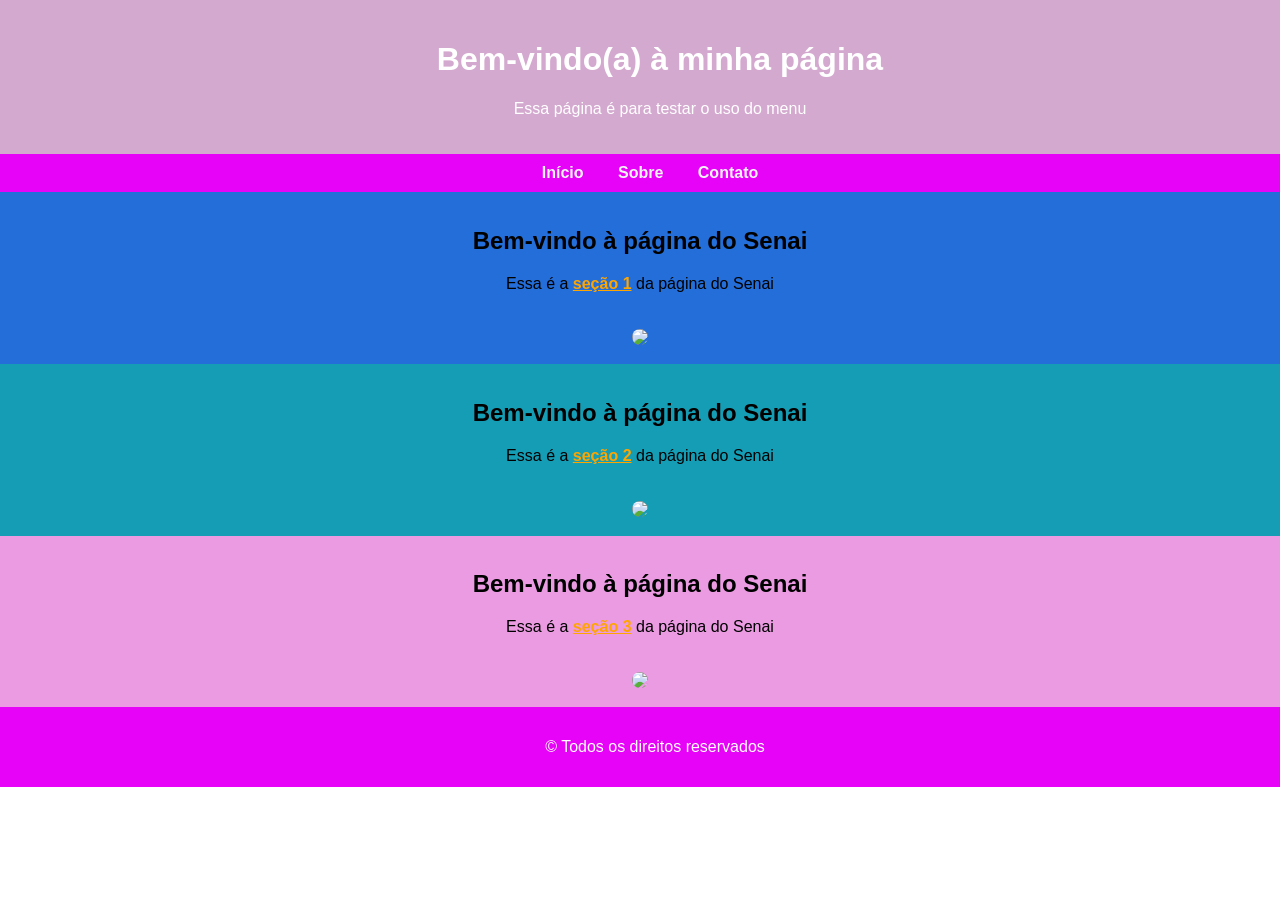
==== index.html @ 857ac239 "Criando uma Single Page com Menu e Sections" ====
<!DOCTYPE html>
<html lang="pt-br">
<head>
    <meta charset="UTF-8">
    <meta name="viewport" content="width=device-width, initial-scale=1.0">
    <title>Ana</title>
    <link rel="stylesheet" href="style.css">
</head>
<body>
    <header>
        <h1>Bem-vindo(a) à minha página</h1>
        <p>Essa página é para testar o uso do menu</p>
    </header>
    <nav>
        <ul>
            <li><a href="#">Início</a></li>
            <li><a href="#">Sobre</a></li>
            <li><a href="#">Contato</a></li>
        </ul>
    </nav>
    <main>
        <section class="section1">
            <h2>Bem-vindo à página do Senai</h2>
            <p>Essa é a <b>seção 1</b> da página do Senai</p>
            <img src="senai.jpg">
        </section>

         <section class="section2">
            <h2>Bem-vindo à página do Senai</h2>
            <p>Essa é a <b>seção 2</b> da página do Senai</p>
            <img src="senai.jpg">
        </section>

         <section class="section3">
            <h2>Bem-vindo à página do Senai</h2>
            <p>Essa é a <b>seção 3</b> da página do Senai</p>
            <img src="senai.jpg">
        </section>
    </main>
    <footer>
        <p>&copy; Todos os direitos reservados</p>
    </footer>
</body>
</html>
---- style.css ----
body{
    font-family: Arial, Helvetica, sans-serif;
    margin:0;
    padding: 0;
}

b{
    text-decoration: underline;
    color: orange;
}

b:hover{
    color: yellow;
    cursor: pointer;
}

header{
    background-color: #d4a9cf;
    color: white;
    padding: 20px;
    text-align:center;
    width: 100%;
}

nav{
    background-color: #e703f7;
    padding: 10px;
    text-align: center;
    width: 100%;

}
nav ul{
    list-style-type: none;
    padding: 0;
    margin: 0;
}
nav ul li{
  display:inline-block;
  margin: 0 15px;  
}

nav ul li a{
    color: #f3f4f8;
    text-decoration: none;
    font-weight: bold;

}
nav ul li a:hover{
    text-decoration: underline;
    font-size:x-large;

}
main{
    text-align: center;
    margin: 0;
    width: 100%;
}

main img{
    width: 80%;
    max-width: 600px;
    margin-top: 20px;
    border-radius: 10px;
}

footer{
    background-color: #e703f7;
    color: white;
    text-align: center;
    padding: 15px;
    position: relative;
    bottom: 0;
    width: 100%;
}

section{
    padding: 15px;
}

.section1{
    background-color: #236ed8;
    margin: 0;
}

.section2{
    background-color: #159db5;
}

.section3{
    background-color: #eb9be2;
}
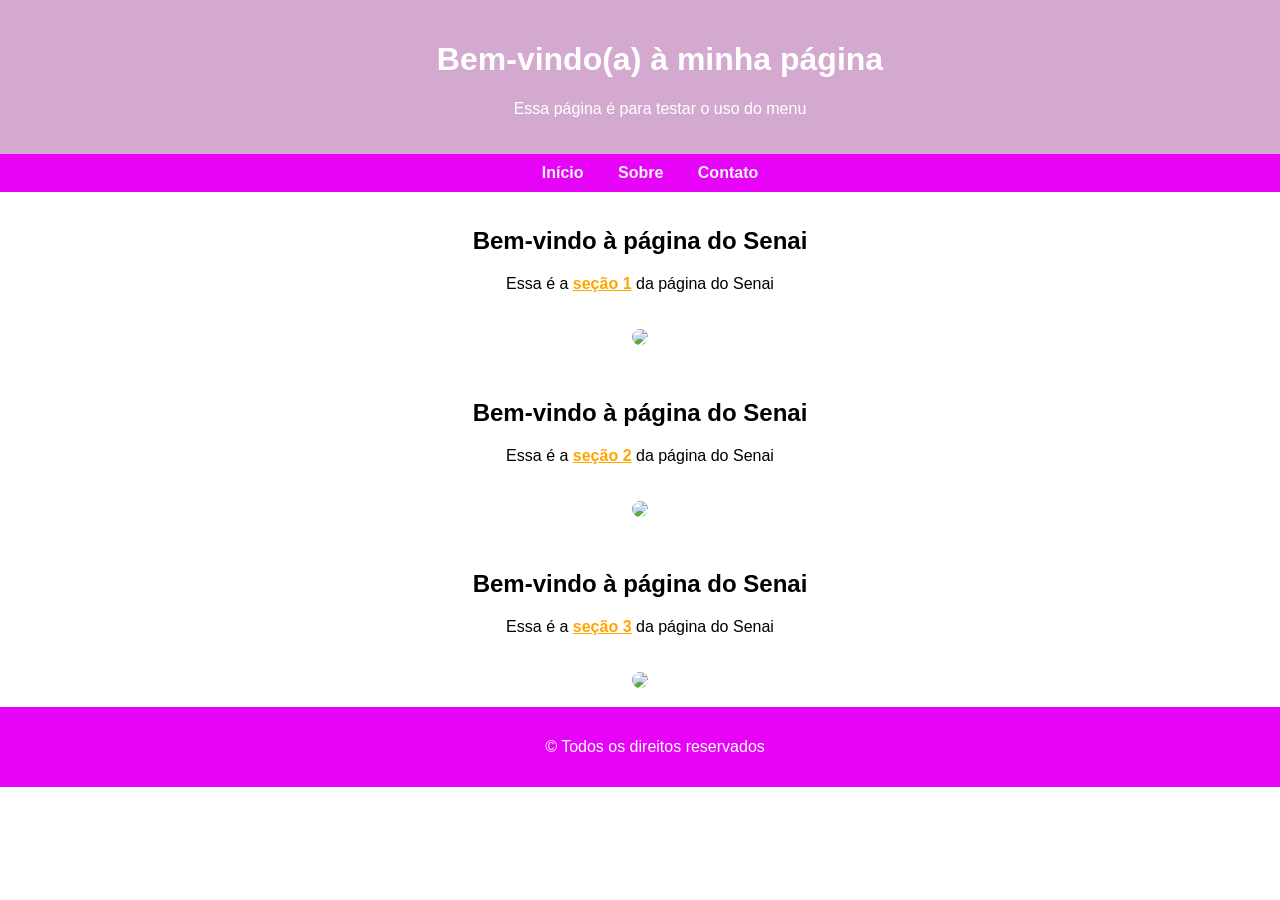
==== commit 4982f3c9: "Update index.html" ====
--- a/index.html
+++ b/index.html
@@ -13,25 +13,25 @@
     </header>
     <nav>
         <ul>
-            <li><a href="#">Início</a></li>
-            <li><a href="#">Sobre</a></li>
-            <li><a href="#">Contato</a></li>
+            <li><a href="#section1">Início</a></li>
+            <li><a href="#section2">Sobre</a></li>
+            <li><a href="#section3">Contato</a></li>
         </ul>
     </nav>
     <main>
-        <section class="section1">
+        <section id="section1">
             <h2>Bem-vindo à página do Senai</h2>
             <p>Essa é a <b>seção 1</b> da página do Senai</p>
             <img src="senai.jpg">
         </section>
 
-         <section class="section2">
+         <section id="section2">
             <h2>Bem-vindo à página do Senai</h2>
             <p>Essa é a <b>seção 2</b> da página do Senai</p>
             <img src="senai.jpg">
         </section>
 
-         <section class="section3">
+         <section id="section3">
             <h2>Bem-vindo à página do Senai</h2>
             <p>Essa é a <b>seção 3</b> da página do Senai</p>
             <img src="senai.jpg">
@@ -41,4 +41,4 @@
         <p>&copy; Todos os direitos reservados</p>
     </footer>
 </body>
-</html>+</html>
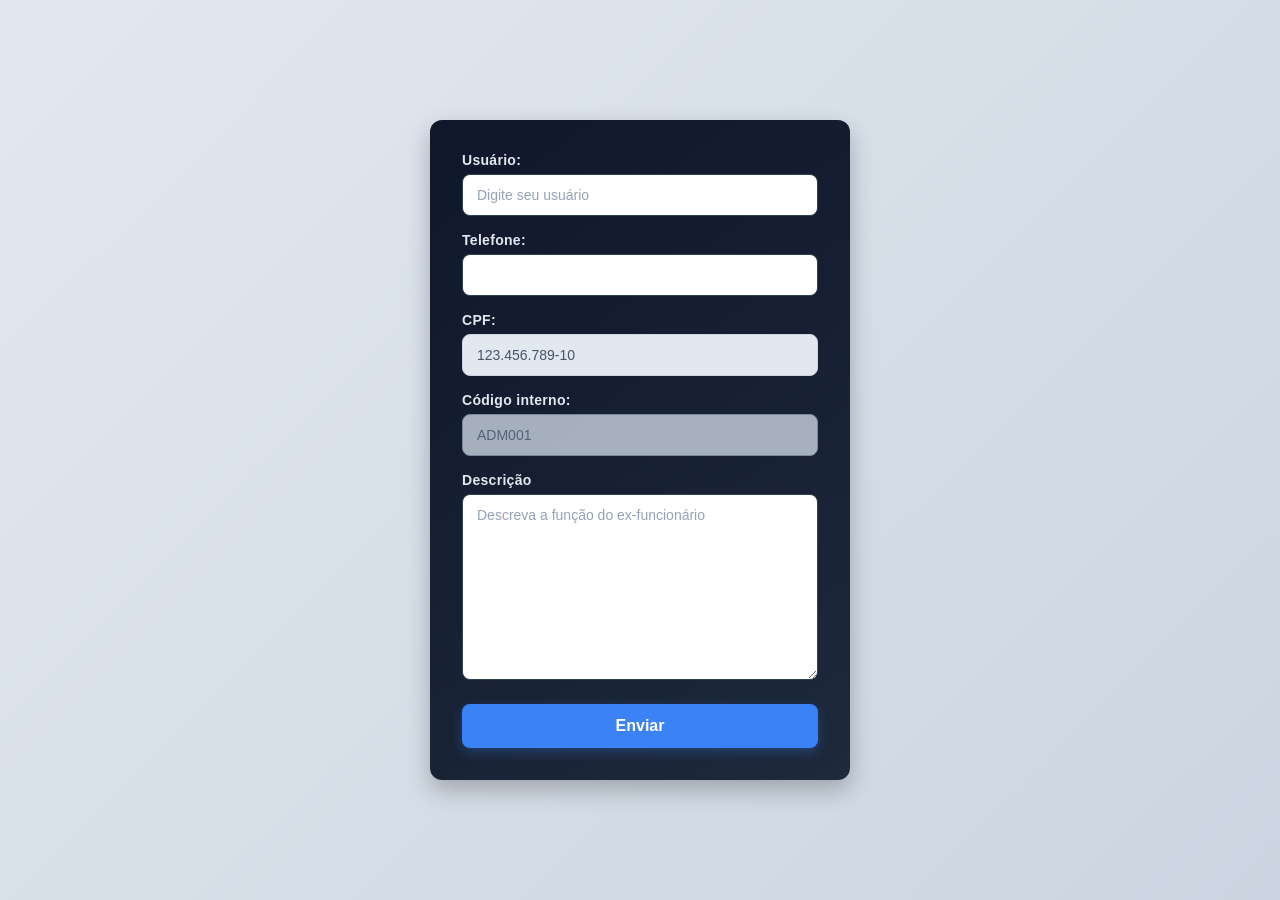
==== commit 6b7287d0: "Aula de formulários - uso de tags adicionais, atributos e início de regex" ====
--- a/index.html
+++ b/index.html
@@ -1,44 +1,45 @@
-<!DOCTYPE html>
-<html lang="pt-br">
-<head>
-    <meta charset="UTF-8">
-    <meta name="viewport" content="width=device-width, initial-scale=1.0">
-    <title>Ana</title>
-    <link rel="stylesheet" href="style.css">
-</head>
-<body>
-    <header>
-        <h1>Bem-vindo(a) à minha página</h1>
-        <p>Essa página é para testar o uso do menu</p>
-    </header>
-    <nav>
-        <ul>
-            <li><a href="#section1">Início</a></li>
-            <li><a href="#section2">Sobre</a></li>
-            <li><a href="#section3">Contato</a></li>
-        </ul>
-    </nav>
-    <main>
-        <section id="section1">
-            <h2>Bem-vindo à página do Senai</h2>
-            <p>Essa é a <b>seção 1</b> da página do Senai</p>
-            <img src="senai.jpg">
-        </section>
-
-         <section id="section2">
-            <h2>Bem-vindo à página do Senai</h2>
-            <p>Essa é a <b>seção 2</b> da página do Senai</p>
-            <img src="senai.jpg">
-        </section>
-
-         <section id="section3">
-            <h2>Bem-vindo à página do Senai</h2>
-            <p>Essa é a <b>seção 3</b> da página do Senai</p>
-            <img src="senai.jpg">
-        </section>
-    </main>
-    <footer>
-        <p>&copy; Todos os direitos reservados</p>
-    </footer>
-</body>
-</html>
+<!DOCTYPE html>
+<html lang="pt-br">
+<head>
+    <meta charset="UTF-8">
+    <meta name="viewport" content="width=device-width, initial-scale=1.0">
+    <title>Tags adicionais forms</title>
+    <link rel="stylesheet" href="style.css">
+</head>
+<body>
+    <form action="#" method="post">
+        <label for="usuario">Usuário:</label>
+        <input type="text" id="usuario"
+        placeholder="Digite seu usuário"
+        autocomplete="on">
+        <label for="telefone">Telefone:</label>
+        <input type="tel" id="telefone"
+        title="Seu telefone deve ter 11 dígitos"
+        pattern="^(\d{2}\)\S\d{4,5}-\d{4}$" required>
+        <!--\d: digito numérico
+        {}: quantidade de números ou letras
+        ^ : se refere ao que está no início
+        da expressão regular
+        $ : se refere ao que deve ficar no final
+        da expressão
+        \S : significa que não pode ter espaço
+        {,}: o valor deve estar entre
+        -->
+        <label for="cpf">CPF:</label>
+        <input type="text" id="cpf" name="cpf" 
+        value="123.456.789-10" readonly>
+        <!--readonly: dados inalterados (somente leitura)-->
+        <label for="codigo">Código interno:</label>
+        <input type="text" id="codigo" name="codigo" value="ADM001" 
+        disabled>
+        <!--disabled: campo desativado (não pode ser alterado
+        nem enviado)-->
+        <label for="descricao">Descrição</label>
+        <textarea id="descricao" name="descricao"
+        placeholder="Descreva a função do ex-funcionário"
+        rows="10" columns="20" maxlenght="100"></textarea>
+        <!--maxlenght: número máximo de caracteres-->
+        <button type="submit">Enviar</button>
+    </form>
+</body>
+</html>
--- a/style.css
+++ b/style.css
@@ -1,96 +1,125 @@
-body{
-    font-family: Arial, Helvetica, sans-serif;
-    margin:0;
-    padding: 0;
-}
-
-b{
-    text-decoration: underline;
-    color: orange;
-}
-
-b:hover{
-    color: yellow;
-    cursor: pointer;
-}
-
-header{
-    background-color: #d4a9cf;
-    color: white;
-    padding: 20px;
-    text-align:center;
-    width: 100%;
-}
-
-nav{
-    background-color: #e703f7;
-    padding: 10px;
-    text-align: center;
-    width: 100%;
-
-}
-nav ul{
-    list-style-type: none;
-    padding: 0;
-    margin: 0;
-}
-nav ul li{
-  display:inline-block;
-  margin: 0 15px;  
-}
-
-nav ul li a{
-    color: #f3f4f8;
-    text-decoration: none;
-    font-weight: bold;
-
-}
-nav ul li a:hover{
-    text-decoration: underline;
-    font-size:x-large;
-
-}
-main{
-    text-align: center;
-    margin: 0;
-    width: 100%;
-}
-
-main img{
-    width: 80%;
-    max-width: 600px;
-    margin-top: 20px;
-    border-radius: 10px;
-}
-
-footer{
-    background-color: #e703f7;
-    color: white;
-    text-align: center;
-    padding: 15px;
-    position: relative;
-    bottom: 0;
-    width: 100%;
-}
-
-section{
-    padding: 15px;
-}
-
-.section1{
-    background-color: #236ed8;
-    margin: 0;
-}
-
-.section2{
-    background-color: #159db5;
-}
-
-.section3{
-    background-color: #eb9be2;
-}
-
-
-
-
-
+/* Reset básico */
+* {
+    box-sizing: border-box;
+    margin: 0;
+    padding: 0;
+}
+
+/* Configurações gerais da página */
+body {
+    font-family: 'Segoe UI', Tahoma, Geneva, Verdana, sans-serif;
+    background: linear-gradient(135deg, #e2e8f0 0%, #cbd5e1 100%);
+    display: flex;
+    justify-content: center;
+    align-items: center;
+    min-height: 100vh;
+    padding: 20px;
+}
+
+/* Container do formulário em caixa alinhada */
+form {
+    background: linear-gradient(145deg, #0f172a, #1e293b);
+    color: #ffffff;
+    padding: 32px;
+    border-radius: 12px;
+    width: 100%;
+    max-width: 420px;
+    box-shadow: 0 10px 25px rgba(0, 0, 0, 0.25);
+    display: flex;
+    flex-direction: column; /* Alinha todos os elementos um em cima do outro */
+}
+
+/* Estilo dos rótulos (labels) */
+label {
+    font-weight: 600;
+    font-size: 14px;
+    color: #e2e8f0;
+    margin-top: 16px;
+    margin-bottom: 6px;
+    display: block;
+    letter-spacing: 0.3px;
+}
+
+/* O primeiro label não precisa de margem no topo */
+label:first-of-type {
+    margin-top: 0;
+}
+
+/* Estilo dos inputs e textarea (campos de digitação) */
+input[type="text"],
+input[type="tel"],
+textarea {
+    width: 100%;
+    padding: 12px 14px;
+    border: 1px solid #334155;
+    border-radius: 8px;
+    font-size: 14px;
+    font-family: inherit;
+    box-sizing: border-box;
+    display: block;
+    background-color: #ffffff;
+    color: #0f172a;
+    transition: all 0.2s ease-in-out;
+    outline: none;
+}
+
+/* Cor do texto do placeholder */
+input::placeholder,
+textarea::placeholder {
+    color: #94a3b8;
+}
+
+/* Destaque ao clicar no campo (foco) */
+input:focus,
+textarea:focus {
+    border-color: #3b82f6;
+    box-shadow: 0 0 0 3px rgba(59, 130, 246, 0.3);
+}
+
+/* Campo somente de leitura (readonly) */
+input[readonly] {
+    background-color: #e2e8f0;
+    color: #475569;
+    border-color: #cbd5e1;
+    cursor: default;
+}
+
+/* Campo desativado (disabled) */
+input[disabled] {
+    background-color: #cbd5e1;
+    color: #64748b;
+    border-color: #94a3b8;
+    cursor: not-allowed;
+    opacity: 0.8;
+}
+
+/* Ajuste da área de texto */
+textarea {
+    resize: vertical;
+    min-height: 90px;
+}
+
+/* Botão de envio */
+button[type="submit"] {
+    margin-top: 24px;
+    padding: 13px;
+    background-color: #3b82f6;
+    color: #ffffff;
+    border: none;
+    border-radius: 8px;
+    font-size: 16px;
+    font-weight: 600;
+    cursor: pointer;
+    transition: all 0.2s ease-in-out;
+    box-shadow: 0 4px 12px rgba(59, 130, 246, 0.3);
+}
+
+button[type="submit"]:hover {
+    background-color: #2563eb;
+    transform: translateY(-1px);
+    box-shadow: 0 6px 16px rgba(59, 130, 246, 0.4);
+}
+
+button[type="submit"]:active {
+    transform: translateY(0);
+}
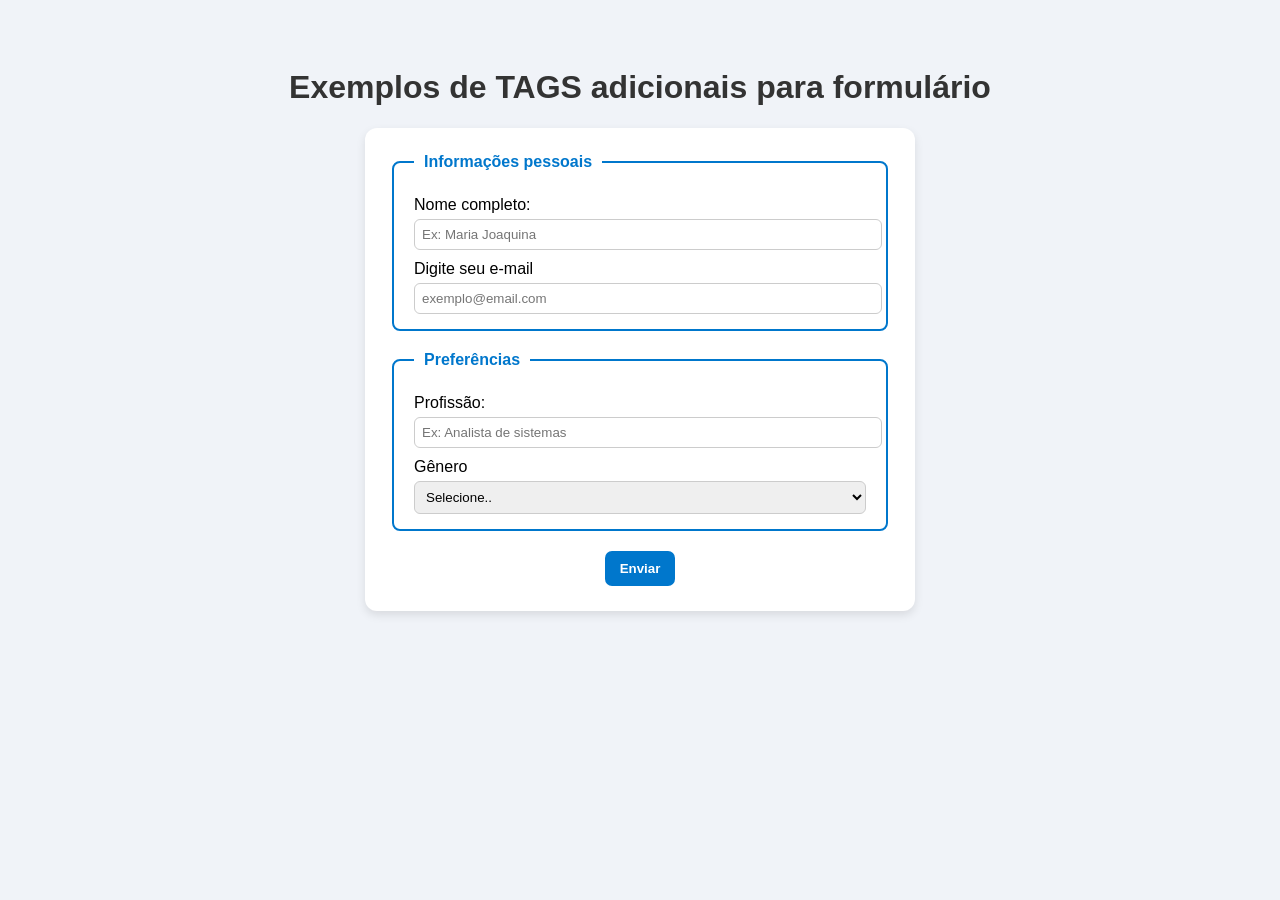
==== commit 2b808211: "aula sobre formulários com sessões" ====
--- a/index.html
+++ b/index.html
@@ -3,43 +3,51 @@
 <head>
     <meta charset="UTF-8">
     <meta name="viewport" content="width=device-width, initial-scale=1.0">
-    <title>Tags adicionais forms</title>
+    <title>Tags adicionais - form</title>
     <link rel="stylesheet" href="style.css">
 </head>
 <body>
+    <h1>Exemplos de TAGS adicionais para formulário</h1>
     <form action="#" method="post">
-        <label for="usuario">Usuário:</label>
-        <input type="text" id="usuario"
-        placeholder="Digite seu usuário"
-        autocomplete="on">
-        <label for="telefone">Telefone:</label>
-        <input type="tel" id="telefone"
-        title="Seu telefone deve ter 11 dígitos"
-        pattern="^(\d{2}\)\S\d{4,5}-\d{4}$" required>
-        <!--\d: digito numérico
-        {}: quantidade de números ou letras
-        ^ : se refere ao que está no início
-        da expressão regular
-        $ : se refere ao que deve ficar no final
-        da expressão
-        \S : significa que não pode ter espaço
-        {,}: o valor deve estar entre
-        -->
-        <label for="cpf">CPF:</label>
-        <input type="text" id="cpf" name="cpf" 
-        value="123.456.789-10" readonly>
-        <!--readonly: dados inalterados (somente leitura)-->
-        <label for="codigo">Código interno:</label>
-        <input type="text" id="codigo" name="codigo" value="ADM001" 
-        disabled>
-        <!--disabled: campo desativado (não pode ser alterado
-        nem enviado)-->
-        <label for="descricao">Descrição</label>
-        <textarea id="descricao" name="descricao"
-        placeholder="Descreva a função do ex-funcionário"
-        rows="10" columns="20" maxlenght="100"></textarea>
-        <!--maxlenght: número máximo de caracteres-->
+         <!--fiedset: agrupa campos relacionados dentro
+        do formulario para organização semântica-->
+        <fieldset>
+            <!--legend: Fornece um título ou
+            descrição para o grupo de campos dentro
+            do fieldset-->
+            <legend>Informações pessoais</legend>
+            <label for="nome">Nome completo:</label>
+            <input type="text" id="nome" name="nome"
+            placeholder="Ex: Maria Joaquina" required>
+            <label for="email">Digite seu e-mail</label>
+            <input type="email" id="email" name="email"
+            placeholder="exemplo@email.com" required>
+        </fieldset>
+        <fieldset>
+            <legend>Preferências</legend>
+            <label for="profissao">Profissão:</label>
+            <input list="profissoes" id="profissao" 
+            name="profissao" placeholder="Ex: Analista de sistemas"
+            required>
+            <datalist id="profissoes">
+            <!--datalist: lista opções e sugere
+            também conforme você digita (autocomplete)-->
+                <option value="Programador Front-End">
+                <option value="Programador Back-End">
+                <option value="Designer">
+                <option value="Analista de Banco de Dados">
+            </datalist>
+            <label for="genero">Gênero</label>
+            <select id="genero" name="genero">
+                <!--option: opções listadas-->
+                <option value="">Selecione..</option>
+                <option value="masculino">Masculino</option>
+                <option value="feminino">Feminino</option>
+                <option value="outro">Outro</option>
+            </select>
+        </fieldset>
         <button type="submit">Enviar</button>
+
     </form>
 </body>
 </html>
--- a/style.css
+++ b/style.css
@@ -1,125 +1,60 @@
-/* Reset básico */
-* {
-    box-sizing: border-box;
-    margin: 0;
-    padding: 0;
+body{
+    font-family:Arial, Helvetica, sans-serif;
+    background: #f0f3f8;
+    padding: 40px;
+}
+h1{
+    text-align: center;
+    color: #333;
+}
+form{
+    background: white;
+    padding: 25px;
+    border-radius: 12px;
+    max-width: 500px;
+    margin: 0 auto;
+    box-shadow: 0 4px 10px rgba(0,0,0,0.1);
+}
+fieldset{
+    border: 2px solid #0077cc;
+    border-radius: 8px;
+    padding: 15px 20px;
+    margin-bottom: 20px;
+}
+legend{
+    font-weight: bold;
+    color: #0077cc;
+    padding: 0 10px;
+}
+label{
+    display: block;
+    margin-top: 10px;
+    font-weight: normal;
+}
+input, select{
+    width: 100%;
+    padding: 7px;
+    margin-top: 5px;
+    border: 1px solid #ccc;
+    border-radius: 6px;
+}
+button{
+    display: block;
+    font-weight: bold;
+    margin: 20px auto 0;
+    background: #0077cc;
+    color: white;
+    border: none;
+    border-radius: 7px;
+    padding: 10px 15px;
+    cursor: pointer;
+}
+button:hover{
+    background: #3d8cc4;
 }
 
-/* Configurações gerais da página */
-body {
-    font-family: 'Segoe UI', Tahoma, Geneva, Verdana, sans-serif;
-    background: linear-gradient(135deg, #e2e8f0 0%, #cbd5e1 100%);
-    display: flex;
-    justify-content: center;
-    align-items: center;
-    min-height: 100vh;
-    padding: 20px;
-}
 
-/* Container do formulário em caixa alinhada */
-form {
-    background: linear-gradient(145deg, #0f172a, #1e293b);
-    color: #ffffff;
-    padding: 32px;
-    border-radius: 12px;
-    width: 100%;
-    max-width: 420px;
-    box-shadow: 0 10px 25px rgba(0, 0, 0, 0.25);
-    display: flex;
-    flex-direction: column; /* Alinha todos os elementos um em cima do outro */
-}
 
-/* Estilo dos rótulos (labels) */
-label {
-    font-weight: 600;
-    font-size: 14px;
-    color: #e2e8f0;
-    margin-top: 16px;
-    margin-bottom: 6px;
-    display: block;
-    letter-spacing: 0.3px;
-}
 
-/* O primeiro label não precisa de margem no topo */
-label:first-of-type {
-    margin-top: 0;
-}
 
-/* Estilo dos inputs e textarea (campos de digitação) */
-input[type="text"],
-input[type="tel"],
-textarea {
-    width: 100%;
-    padding: 12px 14px;
-    border: 1px solid #334155;
-    border-radius: 8px;
-    font-size: 14px;
-    font-family: inherit;
-    box-sizing: border-box;
-    display: block;
-    background-color: #ffffff;
-    color: #0f172a;
-    transition: all 0.2s ease-in-out;
-    outline: none;
-}
 
-/* Cor do texto do placeholder */
-input::placeholder,
-textarea::placeholder {
-    color: #94a3b8;
-}
-
-/* Destaque ao clicar no campo (foco) */
-input:focus,
-textarea:focus {
-    border-color: #3b82f6;
-    box-shadow: 0 0 0 3px rgba(59, 130, 246, 0.3);
-}
-
-/* Campo somente de leitura (readonly) */
-input[readonly] {
-    background-color: #e2e8f0;
-    color: #475569;
-    border-color: #cbd5e1;
-    cursor: default;
-}
-
-/* Campo desativado (disabled) */
-input[disabled] {
-    background-color: #cbd5e1;
-    color: #64748b;
-    border-color: #94a3b8;
-    cursor: not-allowed;
-    opacity: 0.8;
-}
-
-/* Ajuste da área de texto */
-textarea {
-    resize: vertical;
-    min-height: 90px;
-}
-
-/* Botão de envio */
-button[type="submit"] {
-    margin-top: 24px;
-    padding: 13px;
-    background-color: #3b82f6;
-    color: #ffffff;
-    border: none;
-    border-radius: 8px;
-    font-size: 16px;
-    font-weight: 600;
-    cursor: pointer;
-    transition: all 0.2s ease-in-out;
-    box-shadow: 0 4px 12px rgba(59, 130, 246, 0.3);
-}
-
-button[type="submit"]:hover {
-    background-color: #2563eb;
-    transform: translateY(-1px);
-    box-shadow: 0 6px 16px rgba(59, 130, 246, 0.4);
-}
-
-button[type="submit"]:active {
-    transform: translateY(0);
-}
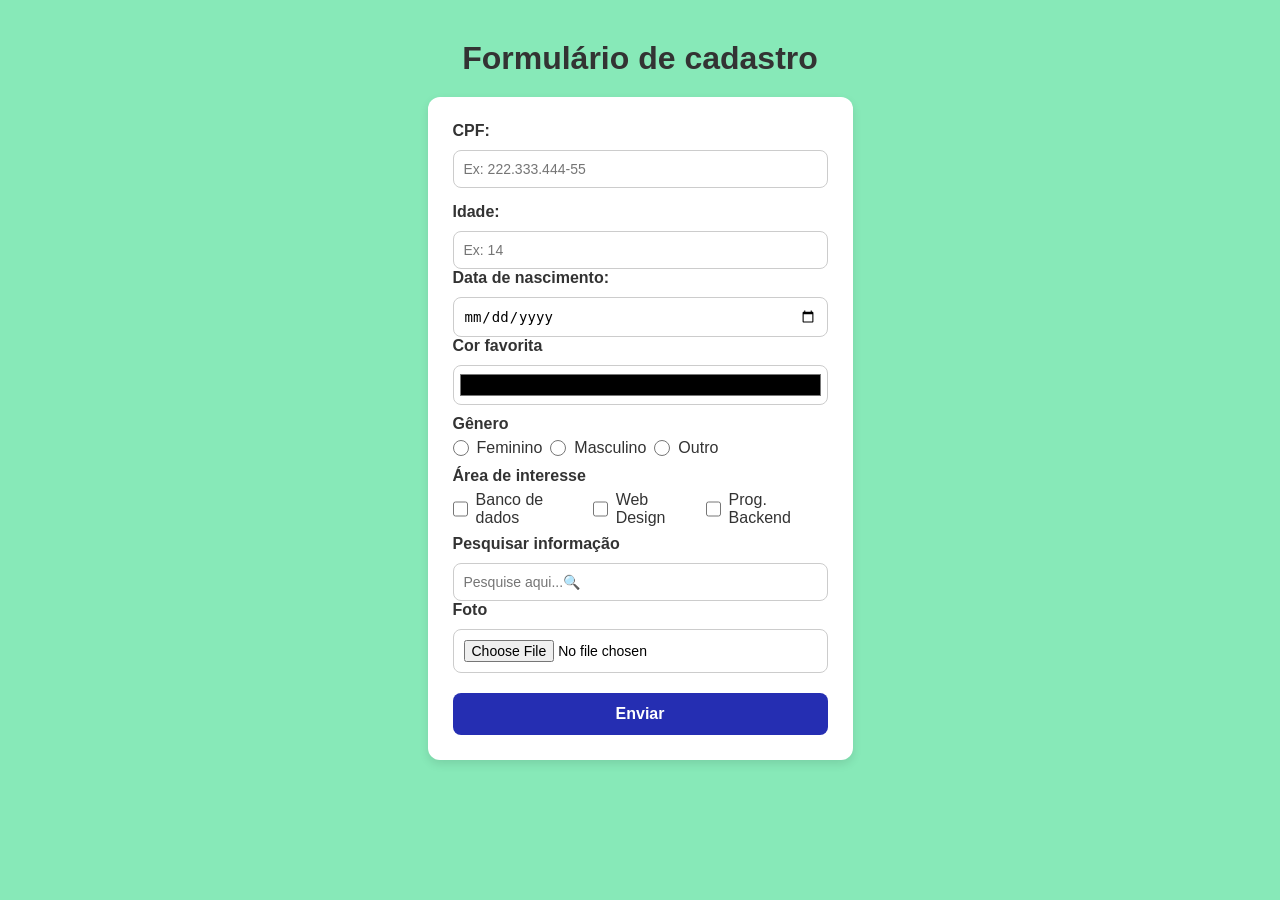
==== commit a285ea70: "Códigos da primeira aula de formulários" ====
--- a/index.html
+++ b/index.html
@@ -3,51 +3,73 @@
 <head>
     <meta charset="UTF-8">
     <meta name="viewport" content="width=device-width, initial-scale=1.0">
-    <title>Tags adicionais - form</title>
+    <title>Minha página</title>
     <link rel="stylesheet" href="style.css">
 </head>
 <body>
-    <h1>Exemplos de TAGS adicionais para formulário</h1>
+    <h1>Formulário de cadastro</h1>
     <form action="#" method="post">
-         <!--fiedset: agrupa campos relacionados dentro
-        do formulario para organização semântica-->
-        <fieldset>
-            <!--legend: Fornece um título ou
-            descrição para o grupo de campos dentro
-            do fieldset-->
-            <legend>Informações pessoais</legend>
-            <label for="nome">Nome completo:</label>
-            <input type="text" id="nome" name="nome"
-            placeholder="Ex: Maria Joaquina" required>
-            <label for="email">Digite seu e-mail</label>
-            <input type="email" id="email" name="email"
-            placeholder="exemplo@email.com" required>
-        </fieldset>
-        <fieldset>
-            <legend>Preferências</legend>
-            <label for="profissao">Profissão:</label>
-            <input list="profissoes" id="profissao" 
-            name="profissao" placeholder="Ex: Analista de sistemas"
-            required>
-            <datalist id="profissoes">
-            <!--datalist: lista opções e sugere
-            também conforme você digita (autocomplete)-->
-                <option value="Programador Front-End">
-                <option value="Programador Back-End">
-                <option value="Designer">
-                <option value="Analista de Banco de Dados">
-            </datalist>
-            <label for="genero">Gênero</label>
-            <select id="genero" name="genero">
-                <!--option: opções listadas-->
-                <option value="">Selecione..</option>
-                <option value="masculino">Masculino</option>
-                <option value="feminino">Feminino</option>
-                <option value="outro">Outro</option>
-            </select>
-        </fieldset>
+    <!--action: define o destino/ URL que
+    será alcançado depois do envio do formulário
+    method: define o método HTTP de envio-->
+    <div class="form-group">
+        <label for="cpf">CPF:</label>
+        <input type="text" id="cpf" name="CPF" placeholder="Ex: 222.333.444-55" required>
+    </div>
+    <div class="form-group">
+        <label for="idade">Idade:</label>
+        <input type="number" id="idade" name="age" 
+        placeholder="Ex: 14"> 
+  
+        <label for="datanasc">Data de nascimento:</label>
+        <input type="date" id="datanasc" name="Aniversario" 
+        required>
+
+        <label for="favcolor">Cor favorita</label>
+        <input type="color" id="favcolor" name="Favorita">
+
+        <span class="section-title">Gênero</span>
+        <div class="inline-option">
+            <input type="radio" id="genero-fem"
+            name="Genero" value="Feminino" required>
+            <label for="genero-fem">Feminino</label>
+
+            <input type="radio" id="genero-masc"
+            name="Genero" value="Masculino" required>
+            <label for="genero-masc">Masculino</label>
+
+            <input type="radio" id="genero-outro"
+            name="Genero" value="Outro" required>
+            <label for="genero-outro">Outro</label>
+        </div>
+
+        <span class="section-title">Área de interesse</span>
+        <div class="inline-option">
+            <input type="checkbox" id="bancodados" 
+            name="interesse" value="BancoDados">
+            <label for="bancodados">Banco de dados</label>
+
+            <input type="checkbox" id="webdesign" 
+            name="interesse" value="WebDesign">
+            <label for="webdesign">Web Design</label>
+
+            <input type="checkbox" id="backend" 
+            name="interesse" value="Backend">
+            <label for="backend">Prog. Backend</label>
+        </div>
+
+            <label for="search">Pesquisar informação</label>
+            <div class="search-container">
+                <input type="search" id="search" name="srch" 
+                placeholder="Pesquise aqui...🔍">
+            </div>
+
+            <label for="upload">Foto</label>
+            <input type="file" id="upload" name="EnviarArquivo">
+        </div>
         <button type="submit">Enviar</button>
 
+   
     </form>
 </body>
 </html>
--- a/style.css
+++ b/style.css
@@ -1,60 +1,141 @@
-body{
-    font-family:Arial, Helvetica, sans-serif;
-    background: #f0f3f8;
-    padding: 40px;
+* {
+    box-sizing: border-box;
+    margin: 0;
+    padding: 0;
 }
-h1{
+
+body {
+    font-family: Arial, Helvetica, sans-serif;
+    background-color: #87e9b8;
+    padding: 40px 20px;
+}
+
+h1 {
     text-align: center;
     color: #333;
+    margin-bottom: 20px;
 }
-form{
+
+form {
     background: white;
     padding: 25px;
     border-radius: 12px;
-    max-width: 500px;
+    max-width: 425px;
     margin: 0 auto;
-    box-shadow: 0 4px 10px rgba(0,0,0,0.1);
+    box-shadow: 0 4px 10px rgba(0, 0, 0, 0.1);
 }
-fieldset{
-    border: 2px solid #0077cc;
+
+.form-group {
+    margin-bottom: 15px;
+}
+
+label,
+.section-title {
+    display: block;
+    margin-bottom: 6px;
+    font-weight: bold;
+    color: #333;
+}
+
+.section-title {
+    margin-top: 10px;
+}
+
+/* Input principal (text, number, date, search, file) */
+input[type="text"],
+input[type="number"],
+input[type="date"],
+input[type="search"],
+input[type="file"] {
+    width: 100%;
+    padding: 10px;
+    margin-top: 4px;
+    border: 1px solid #ccc;
     border-radius: 8px;
-    padding: 15px 20px;
-    margin-bottom: 20px;
+    font-size: 14px;
+    outline: none;
 }
-legend{
-    font-weight: bold;
-    color: #0077cc;
-    padding: 0 10px;
+
+input[type="text"]:focus,
+input[type="number"]:focus,
+input[type="date"]:focus,
+input[type="search"]:focus,
+input[type="file"]:focus {
+    border-color: #252eb2;
 }
-label{
+
+/* Estilo para input de cor */
+input[type="color"] {
+    width: 100%;
+    height: 40px;
+    padding: 4px;
+    margin-top: 4px;
+    border: 1px solid #ccc;
+    border-radius: 8px;
+    cursor: pointer;
+    background: white;
+}
+
+/* Alinhamento de Radio e Checkbox */
+.inline-option {
+    display: flex;
+    align-items: center;
+    gap: 8px;
+    margin-bottom: 8px;
+    cursor: pointer;
+}
+
+.inline-option label {
+    display: inline;
+    margin-bottom: 0;
+    font-weight: normal;
+    cursor: pointer;
+}
+
+input[type="radio"],
+input[type="checkbox"] {
+    display: inline-block;
+    width: 16px;
+    height: 16px;
+    cursor: pointer;
+    accent-color: #252eb2;
+}
+
+/* Container de Pesquisa com Ícone alinhado */
+.search-container {
+    position: relative;
+    display: flex;
+    align-items: center;
+}
+
+.search-container input[type="search"] {
+    padding-right: 35px;
+}
+
+.search-container .search-icon {
+    position: absolute;
+    right: 10px;
+    top: 50%;
+    transform: translateY(-50%);
+    pointer-events: none;
+    font-size: 14px;
+}
+
+button {
     display: block;
-    margin-top: 10px;
-    font-weight: normal;
-}
-input, select{
     width: 100%;
-    padding: 7px;
-    margin-top: 5px;
-    border: 1px solid #ccc;
-    border-radius: 6px;
-}
-button{
-    display: block;
-    font-weight: bold;
-    margin: 20px auto 0;
-    background: #0077cc;
+    margin-top: 20px;
+    background: #252eb2;
     color: white;
     border: none;
-    border-radius: 7px;
-    padding: 10px 15px;
+    border-radius: 8px;
+    padding: 12px;
+    font-size: 16px;
+    font-weight: bold;
     cursor: pointer;
-}
-button:hover{
-    background: #3d8cc4;
+    transition: background 0.2s ease;
 }
 
-
-
-
-
-
+button:hover {
+    background: #4e50d6;
+}
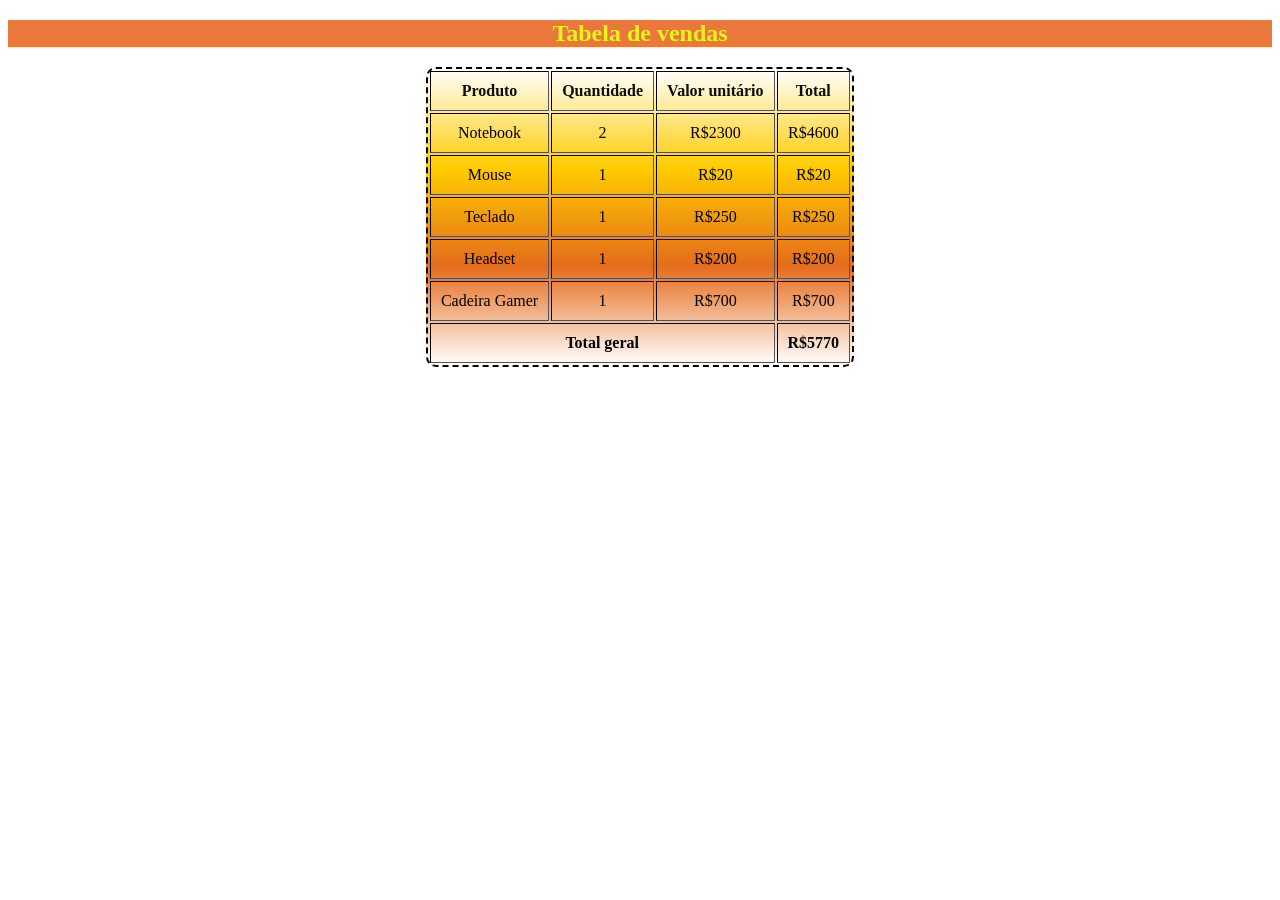
==== commit c0135ed9: "Aula 1 de tabelas" ====
--- a/index.html
+++ b/index.html
@@ -3,73 +3,87 @@
 <head>
     <meta charset="UTF-8">
     <meta name="viewport" content="width=device-width, initial-scale=1.0">
-    <title>Minha página</title>
+    <title>Tabelas</title>
     <link rel="stylesheet" href="style.css">
 </head>
 <body>
-    <h1>Formulário de cadastro</h1>
-    <form action="#" method="post">
-    <!--action: define o destino/ URL que
-    será alcançado depois do envio do formulário
-    method: define o método HTTP de envio-->
-    <div class="form-group">
-        <label for="cpf">CPF:</label>
-        <input type="text" id="cpf" name="CPF" placeholder="Ex: 222.333.444-55" required>
-    </div>
-    <div class="form-group">
-        <label for="idade">Idade:</label>
-        <input type="number" id="idade" name="age" 
-        placeholder="Ex: 14"> 
-  
-        <label for="datanasc">Data de nascimento:</label>
-        <input type="date" id="datanasc" name="Aniversario" 
-        required>
+    <h2 style="text-align: center">Tabela de vendas</h2> <!--atributo style-->
+    <table border="2" align="center" cellpadding="10" cellspacing="2"> <!--tabela-->
+        <!--atributos:\
+        border= espessura da borda da tabela 
+        cellpadding= espaço interno da célula
+        cellspacing= espaço entre as células-->
+        <thead> <!--agrupa o conteúdo do cabeçalho da tabela-->
+            <tr> <!--tr = table row = linha-->
+                <th>Produto</th><!--cada título do cabeçalho-->
+                <th>Quantidade</th> <!-- célula do primeiro título-->
+                <th>Valor unitário</th>
+                <th>Total</th>
 
-        <label for="favcolor">Cor favorita</label>
-        <input type="color" id="favcolor" name="Favorita">
+            </tr>
+        </thead>  
+        <tbody align="center"> <!--corpo da tabela-->
+            <tr>
+                <td>Notebook  <!--1ª célula da 1ª linha do corpo da tabela-->
+                    <!--exemplo de tabulação com encadeamento
+                    <table border="1" style="margin-top: 10px; font-size: 12px; background-color: #a281cd">
+                        <thead>
+                        <tr>
+                            <th>Componente</th>
+                            <th>Especificação</th>
+                        </tr>
+                        </thead>
+                        <tbody>
+                            <tr>
+                                <td>Memória</td>
+                                <td>16GB RAM</td>
+                            </tr>
+                            <tr>
+                                <td>Armazenamento</td>
+                                <td>512GB SSD</td>
+                            </tr>
+                        </tbody>
 
-        <span class="section-title">Gênero</span>
-        <div class="inline-option">
-            <input type="radio" id="genero-fem"
-            name="Genero" value="Feminino" required>
-            <label for="genero-fem">Feminino</label>
+                    </table>-->
+                </td>
+                <td>2</td>
+                <td>R$2300</td>
+                <td>R$4600</td>
 
-            <input type="radio" id="genero-masc"
-            name="Genero" value="Masculino" required>
-            <label for="genero-masc">Masculino</label>
+            </tr>
+             <tr>
+                <td>Mouse</td>
+                <td>1</td>
+                <td>R$20</td>
+                <td>R$20</td>
+            </tr>
+             <tr>
+                <td>Teclado</td>
+                <td>1</td>
+                <td>R$250</td>
+                <td>R$250</td>
+            </tr>
+             <tr>
+                <td>Headset</td>
+                <td>1</td>
+                <td>R$200</td>
+                <td>R$200</td>
+            </tr>
+            <tr>
+                <td>Cadeira Gamer</td>
+                <td>1</td>
+                <td>R$700</td>
+                <td>R$700</td>
+            </tr>
+        </tbody>
+        <tfoot>
+            <tr align="center">
+                <td colspan="3">Total geral</td> <!--mesclar pegando 3 colunas-->
+                <td>R$5770</td>
+            </tr>
+        </tfoot>
 
-            <input type="radio" id="genero-outro"
-            name="Genero" value="Outro" required>
-            <label for="genero-outro">Outro</label>
-        </div>
-
-        <span class="section-title">Área de interesse</span>
-        <div class="inline-option">
-            <input type="checkbox" id="bancodados" 
-            name="interesse" value="BancoDados">
-            <label for="bancodados">Banco de dados</label>
-
-            <input type="checkbox" id="webdesign" 
-            name="interesse" value="WebDesign">
-            <label for="webdesign">Web Design</label>
-
-            <input type="checkbox" id="backend" 
-            name="interesse" value="Backend">
-            <label for="backend">Prog. Backend</label>
-        </div>
-
-            <label for="search">Pesquisar informação</label>
-            <div class="search-container">
-                <input type="search" id="search" name="srch" 
-                placeholder="Pesquise aqui...🔍">
-            </div>
-
-            <label for="upload">Foto</label>
-            <input type="file" id="upload" name="EnviarArquivo">
-        </div>
-        <button type="submit">Enviar</button>
-
-   
-    </form>
+    </table>
+    
 </body>
 </html>
--- a/style.css
+++ b/style.css
@@ -1,141 +1,25 @@
-* {
-    box-sizing: border-box;
-    margin: 0;
-    padding: 0;
+body{
+    background-color: #ffffff;
+}
+h2{
+    color: #ebf21f;
+    background-color: #ea783b;
+    background-size: 100%;
 }
 
-body {
-    font-family: Arial, Helvetica, sans-serif;
-    background-color: #87e9b8;
-    padding: 40px 20px;
+table{
+background: linear-gradient(#ffff, rgb(255, 204, 0), rgb(228, 108, 28), rgb(255, 255, 255));
+border-radius: 10px;
+border-style: dashed;
+border-color: #000000;
 }
-
-h1 {
-    text-align: center;
-    color: #333;
-    margin-bottom: 20px;
+th{
+    color: #0d0d0d;
+    font-weight: bold;
 }
-
-form {
-    background: white;
-    padding: 25px;
-    border-radius: 12px;
-    max-width: 425px;
-    margin: 0 auto;
-    box-shadow: 0 4px 10px rgba(0, 0, 0, 0.1);
+td{
+    color: #000000;
 }
-
-.form-group {
-    margin-bottom: 15px;
+tfoot{
+    font-weight: bold;
 }
-
-label,
-.section-title {
-    display: block;
-    margin-bottom: 6px;
-    font-weight: bold;
-    color: #333;
-}
-
-.section-title {
-    margin-top: 10px;
-}
-
-/* Input principal (text, number, date, search, file) */
-input[type="text"],
-input[type="number"],
-input[type="date"],
-input[type="search"],
-input[type="file"] {
-    width: 100%;
-    padding: 10px;
-    margin-top: 4px;
-    border: 1px solid #ccc;
-    border-radius: 8px;
-    font-size: 14px;
-    outline: none;
-}
-
-input[type="text"]:focus,
-input[type="number"]:focus,
-input[type="date"]:focus,
-input[type="search"]:focus,
-input[type="file"]:focus {
-    border-color: #252eb2;
-}
-
-/* Estilo para input de cor */
-input[type="color"] {
-    width: 100%;
-    height: 40px;
-    padding: 4px;
-    margin-top: 4px;
-    border: 1px solid #ccc;
-    border-radius: 8px;
-    cursor: pointer;
-    background: white;
-}
-
-/* Alinhamento de Radio e Checkbox */
-.inline-option {
-    display: flex;
-    align-items: center;
-    gap: 8px;
-    margin-bottom: 8px;
-    cursor: pointer;
-}
-
-.inline-option label {
-    display: inline;
-    margin-bottom: 0;
-    font-weight: normal;
-    cursor: pointer;
-}
-
-input[type="radio"],
-input[type="checkbox"] {
-    display: inline-block;
-    width: 16px;
-    height: 16px;
-    cursor: pointer;
-    accent-color: #252eb2;
-}
-
-/* Container de Pesquisa com Ícone alinhado */
-.search-container {
-    position: relative;
-    display: flex;
-    align-items: center;
-}
-
-.search-container input[type="search"] {
-    padding-right: 35px;
-}
-
-.search-container .search-icon {
-    position: absolute;
-    right: 10px;
-    top: 50%;
-    transform: translateY(-50%);
-    pointer-events: none;
-    font-size: 14px;
-}
-
-button {
-    display: block;
-    width: 100%;
-    margin-top: 20px;
-    background: #252eb2;
-    color: white;
-    border: none;
-    border-radius: 8px;
-    padding: 12px;
-    font-size: 16px;
-    font-weight: bold;
-    cursor: pointer;
-    transition: background 0.2s ease;
-}
-
-button:hover {
-    background: #4e50d6;
-}
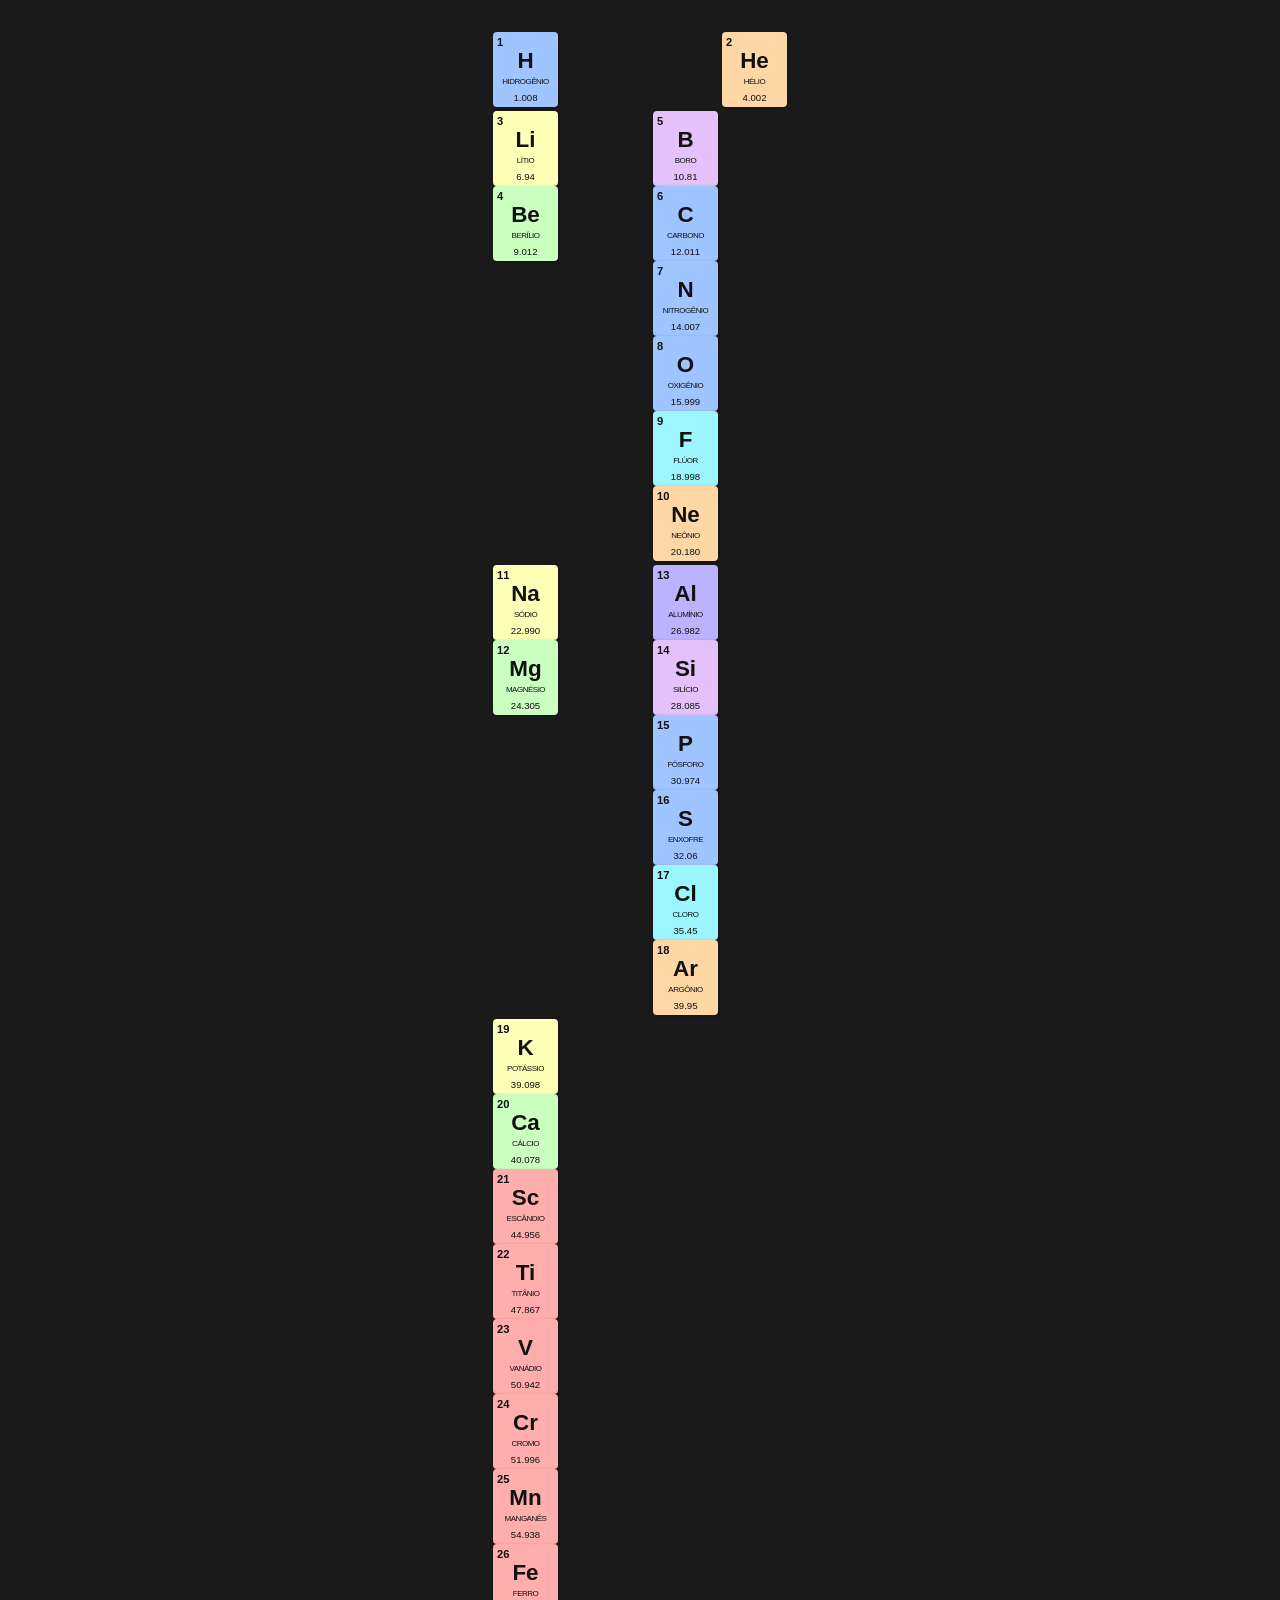
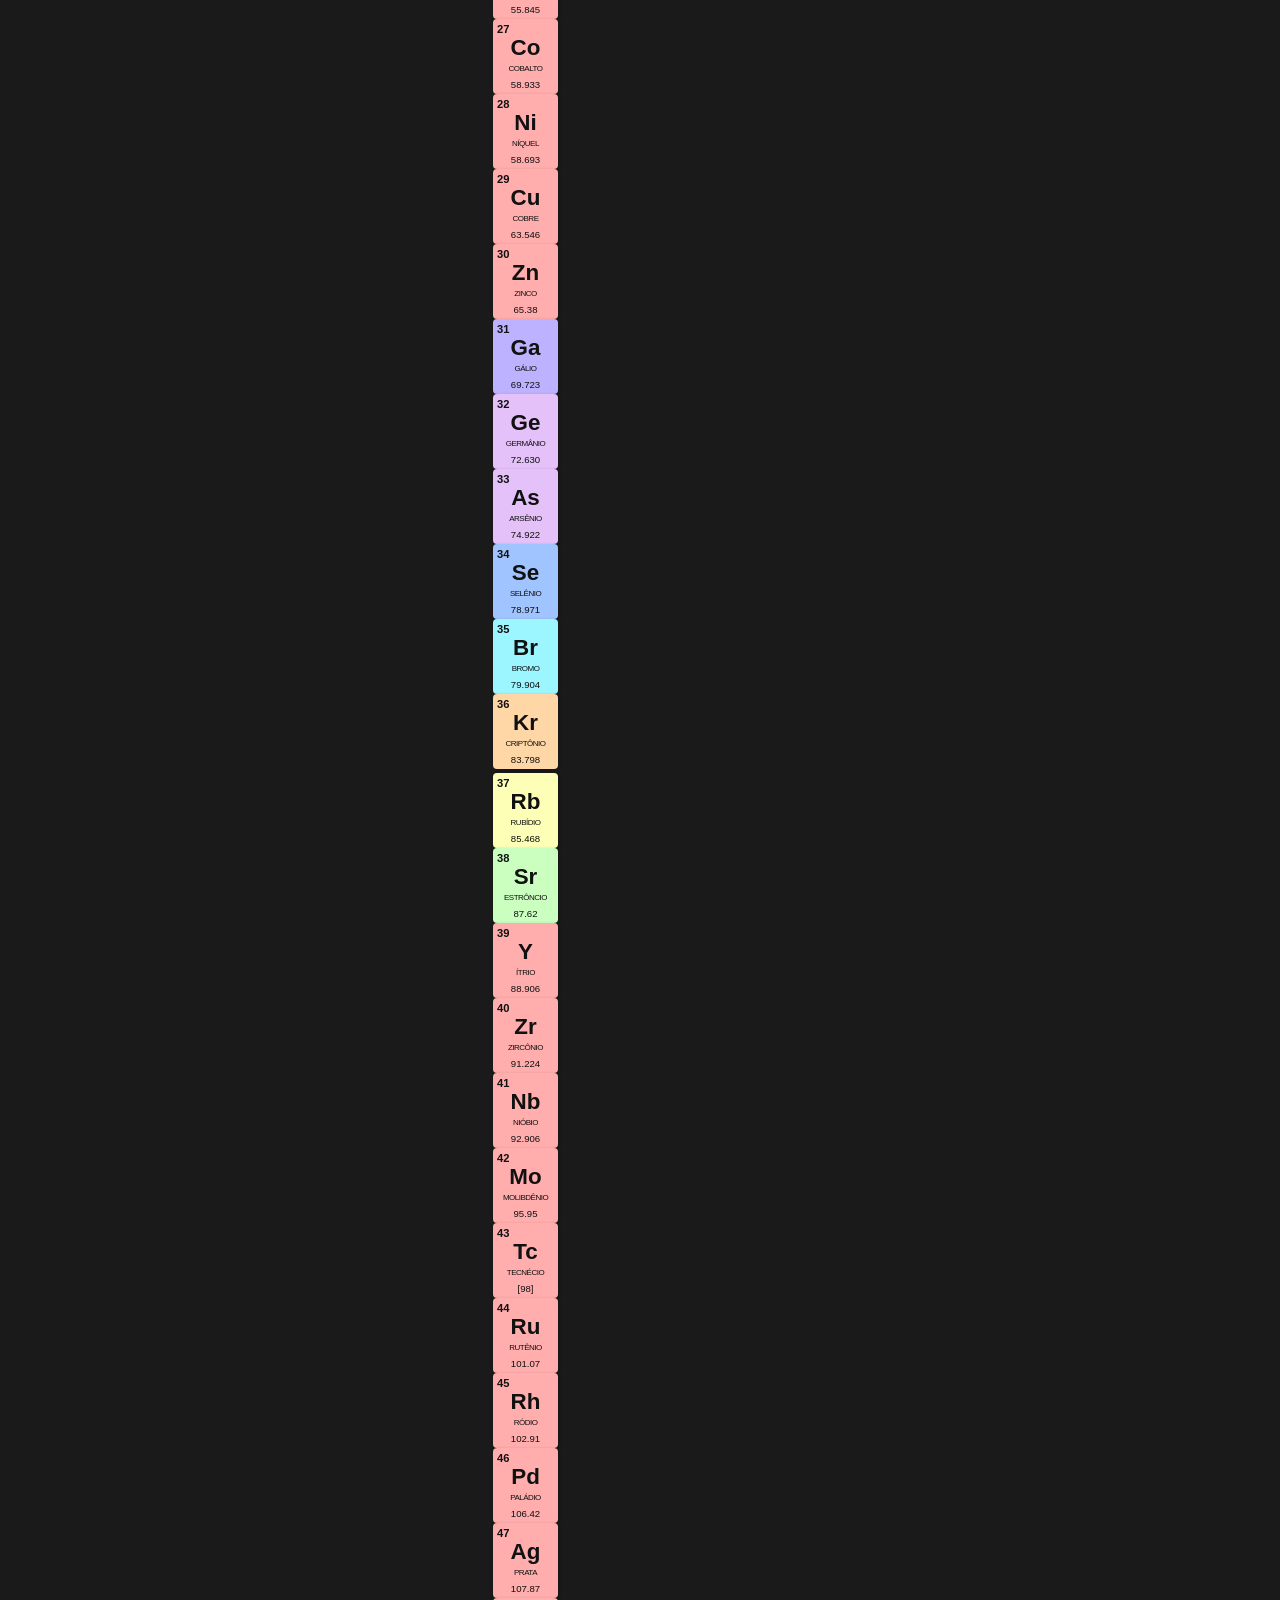
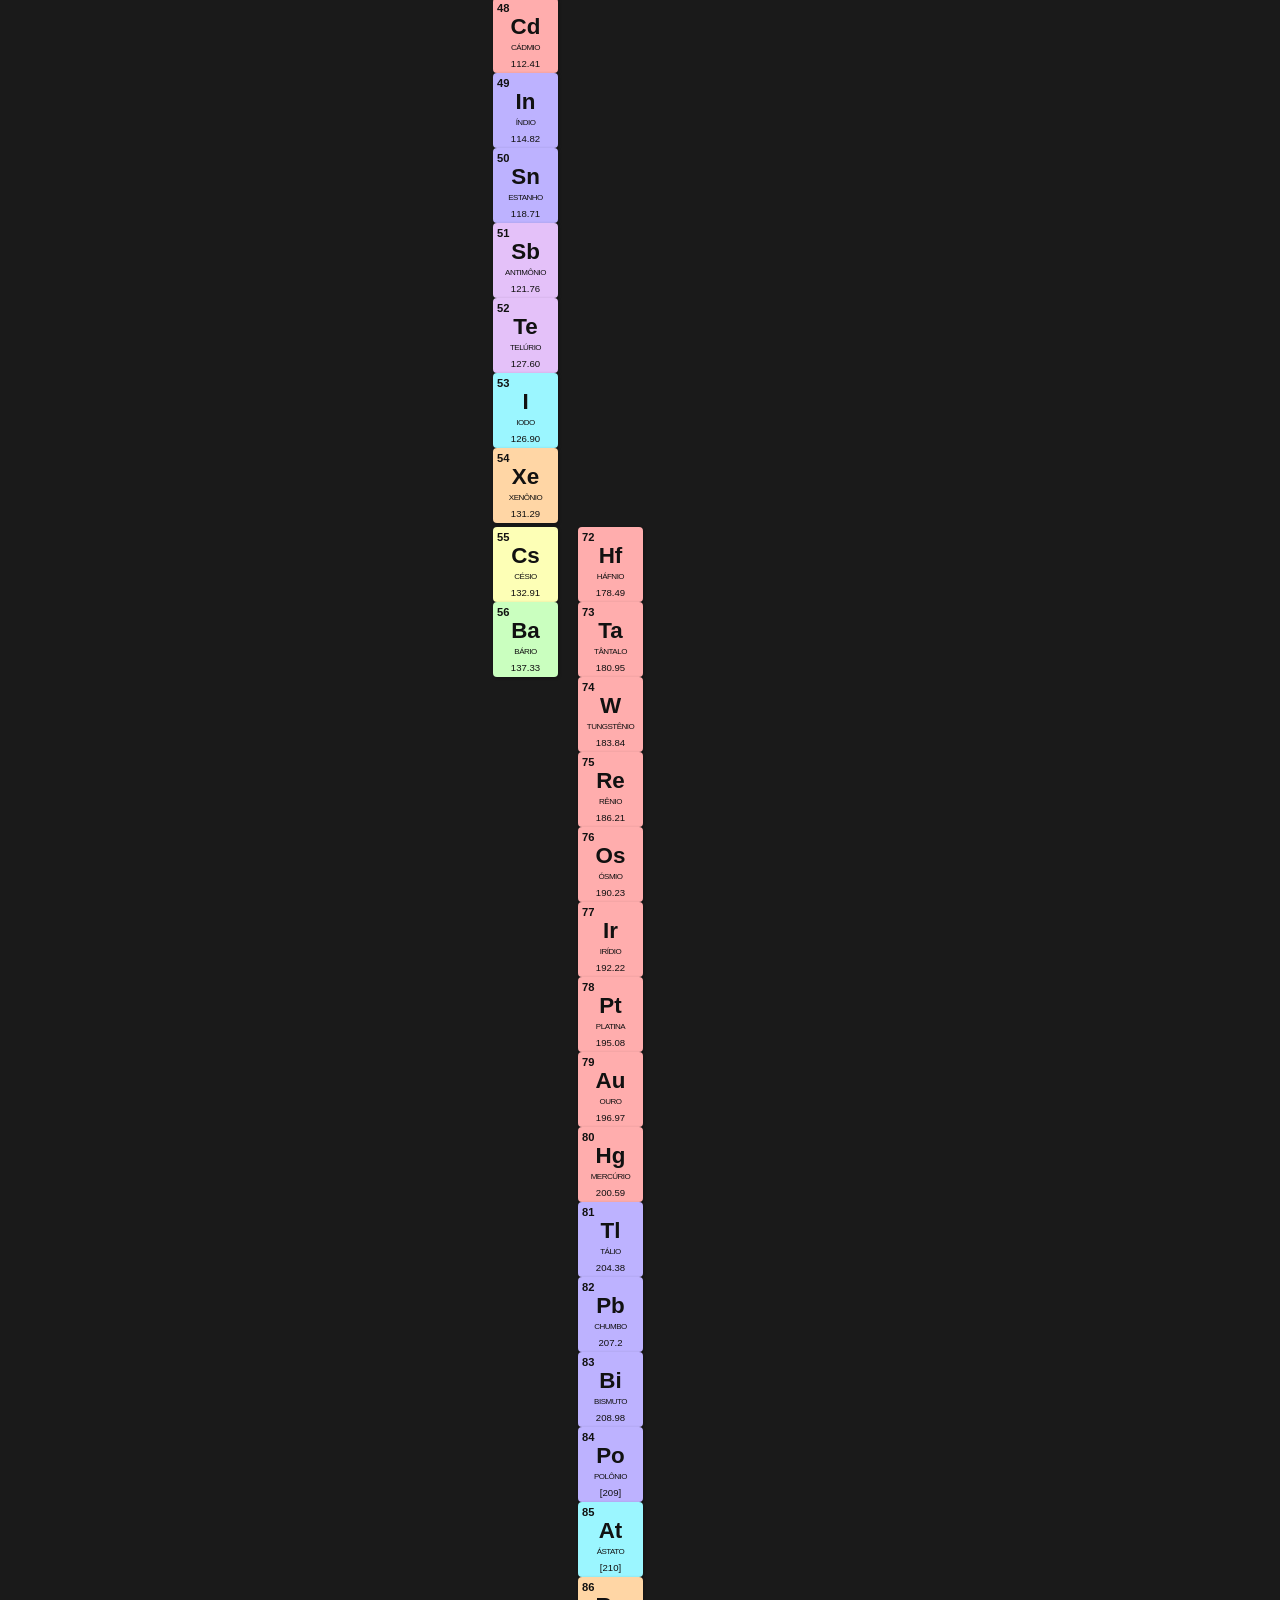
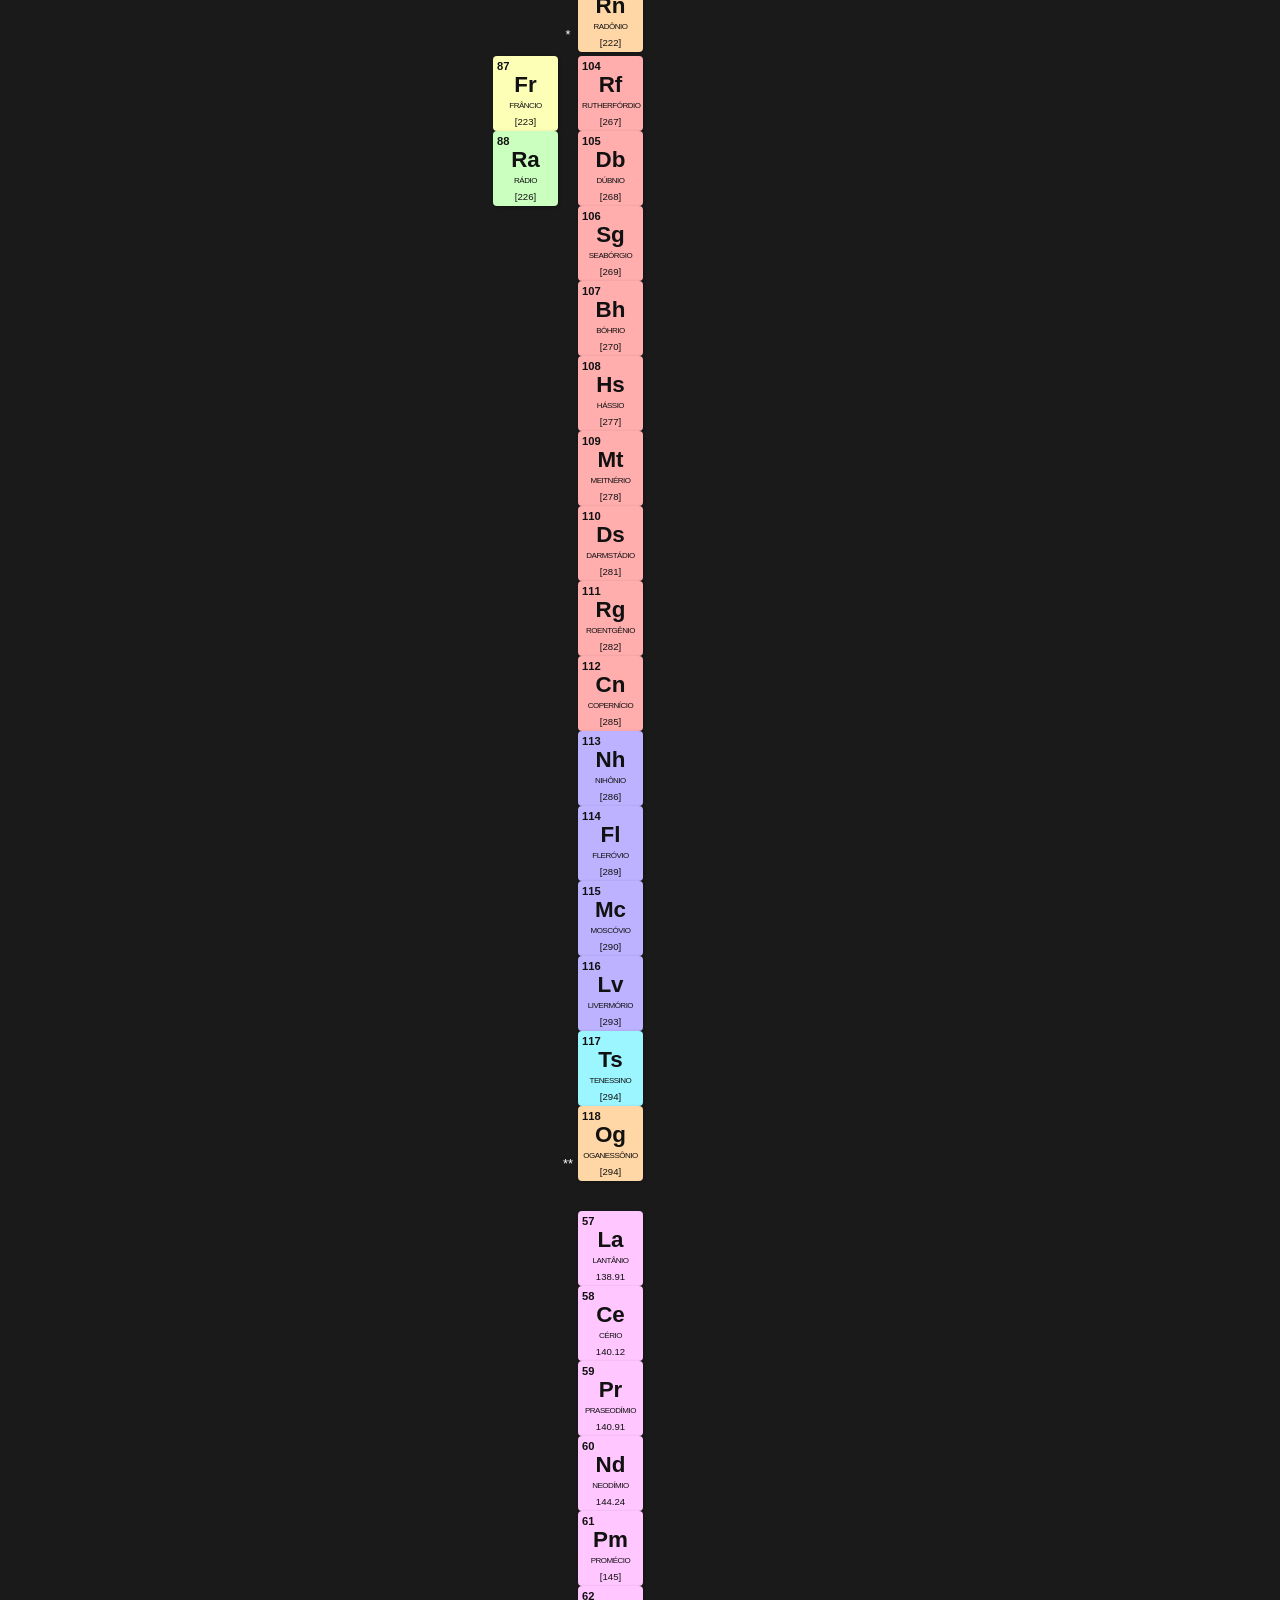
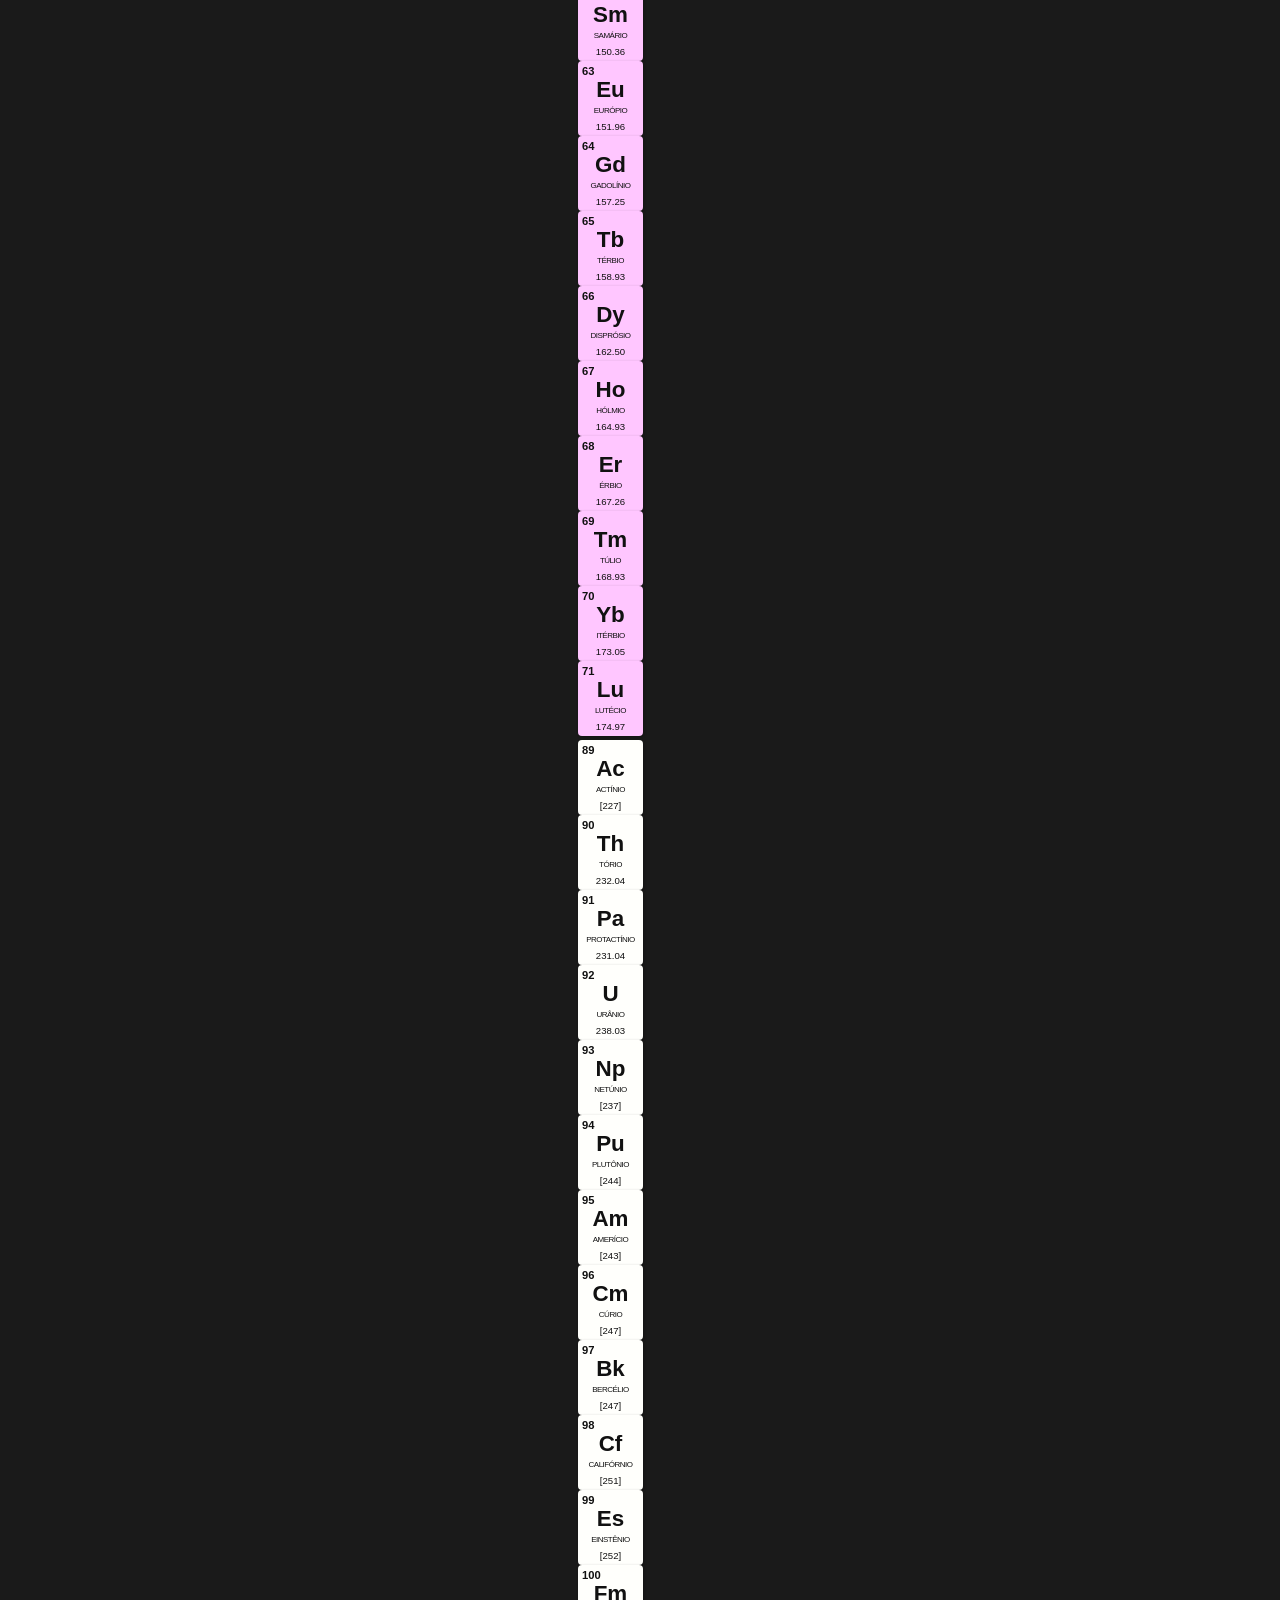
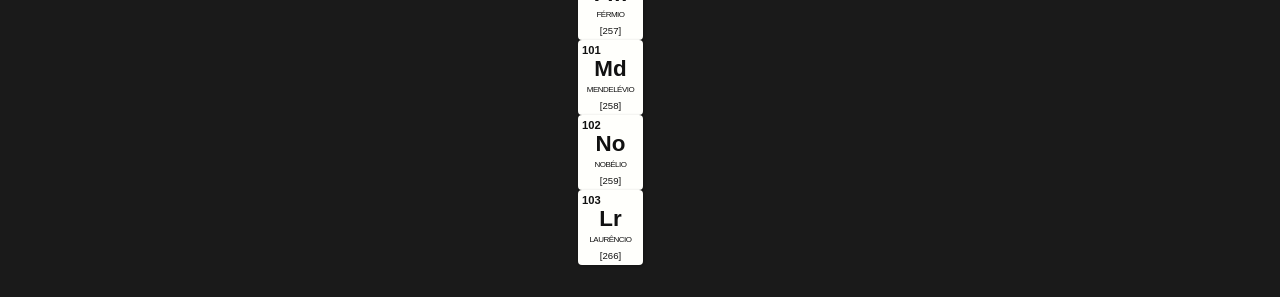
==== commit cce028e7: "tabela periódica - tabulação + manip. de texto" ====
--- a/index.html
+++ b/index.html
@@ -1,89 +1,179 @@
 <!DOCTYPE html>
-<html lang="pt-br">
+<html lang="pt-BR">
 <head>
-    <meta charset="UTF-8">
-    <meta name="viewport" content="width=device-width, initial-scale=1.0">
-    <title>Tabelas</title>
-    <link rel="stylesheet" href="style.css">
+<meta charset="UTF-8">
+<title>Tabela Periódica Completa - HTML Tables</title>
+<link rel="stylesheet" href="style.css">
 </head>
 <body>
-    <h2 style="text-align: center">Tabela de vendas</h2> <!--atributo style-->
-    <table border="2" align="center" cellpadding="10" cellspacing="2"> <!--tabela-->
-        <!--atributos:\
-        border= espessura da borda da tabela 
-        cellpadding= espaço interno da célula
-        cellspacing= espaço entre as células-->
-        <thead> <!--agrupa o conteúdo do cabeçalho da tabela-->
-            <tr> <!--tr = table row = linha-->
-                <th>Produto</th><!--cada título do cabeçalho-->
-                <th>Quantidade</th> <!-- célula do primeiro título-->
-                <th>Valor unitário</th>
-                <th>Total</th>
 
-            </tr>
-        </thead>  
-        <tbody align="center"> <!--corpo da tabela-->
-            <tr>
-                <td>Notebook  <!--1ª célula da 1ª linha do corpo da tabela-->
-                    <!--exemplo de tabulação com encadeamento
-                    <table border="1" style="margin-top: 10px; font-size: 12px; background-color: #a281cd">
-                        <thead>
-                        <tr>
-                            <th>Componente</th>
-                            <th>Especificação</th>
-                        </tr>
-                        </thead>
-                        <tbody>
-                            <tr>
-                                <td>Memória</td>
-                                <td>16GB RAM</td>
-                            </tr>
-                            <tr>
-                                <td>Armazenamento</td>
-                                <td>512GB SSD</td>
-                            </tr>
-                        </tbody>
+<table>
+    <!-- PERÍODO 1 -->
+    <tr>
+        <td class="e am"><sup>1</sup><b>H</b><span>Hidrogênio</span><sub>1.008</sub></td>
+        <td colspan="16" class="vazio"></td>
+        <td class="e gn"><sup>2</sup><b>He</b><span>Hélio</span><sub>4.002</sub></td>
+    </tr>
 
-                    </table>-->
-                </td>
-                <td>2</td>
-                <td>R$2300</td>
-                <td>R$4600</td>
+    <!-- PERÍODO 2 -->
+    <tr>
+        <td class="e ma"><sup>3</sup><b>Li</b><span>Lítio</span><sub>6.94</sub></td>
+        <td class="e mt"><sup>4</sup><b>Be</b><span>Berílio</span><sub>9.012</sub></td>
+        <td colspan="10" class="vazio"></td>
+        <td class="e sm"><sup>5</sup><b>B</b><span>Boro</span><sub>10.81</sub></td>
+        <td class="e am"><sup>6</sup><b>C</b><span>Carbono</span><sub>12.011</sub></td>
+        <td class="e am"><sup>7</sup><b>N</b><span>Nitrogênio</span><sub>14.007</sub></td>
+        <td class="e am"><sup>8</sup><b>O</b><span>Oxigênio</span><sub>15.999</sub></td>
+        <td class="e ha"><sup>9</sup><b>F</b><span>Flúor</span><sub>18.998</sub></td>
+        <td class="e gn"><sup>10</sup><b>Ne</b><span>Neônio</span><sub>20.180</sub></td>
+    </tr>
 
-            </tr>
-             <tr>
-                <td>Mouse</td>
-                <td>1</td>
-                <td>R$20</td>
-                <td>R$20</td>
-            </tr>
-             <tr>
-                <td>Teclado</td>
-                <td>1</td>
-                <td>R$250</td>
-                <td>R$250</td>
-            </tr>
-             <tr>
-                <td>Headset</td>
-                <td>1</td>
-                <td>R$200</td>
-                <td>R$200</td>
-            </tr>
-            <tr>
-                <td>Cadeira Gamer</td>
-                <td>1</td>
-                <td>R$700</td>
-                <td>R$700</td>
-            </tr>
-        </tbody>
-        <tfoot>
-            <tr align="center">
-                <td colspan="3">Total geral</td> <!--mesclar pegando 3 colunas-->
-                <td>R$5770</td>
-            </tr>
-        </tfoot>
+    <!-- PERÍODO 3 -->
+    <tr>
+        <td class="e ma"><sup>11</sup><b>Na</b><span>Sódio</span><sub>22.990</sub></td>
+        <td class="e mt"><sup>12</sup><b>Mg</b><span>Magnésio</span><sub>24.305</sub></td>
+        <td colspan="10" class="vazio"></td>
+        <td class="e pt"><sup>13</sup><b>Al</b><span>Alumínio</span><sub>26.982</sub></td>
+        <td class="e sm"><sup>14</sup><b>Si</b><span>Silício</span><sub>28.085</sub></td>
+        <td class="e am"><sup>15</sup><b>P</b><span>Fósforo</span><sub>30.974</sub></td>
+        <td class="e am"><sup>16</sup><b>S</b><span>Enxofre</span><sub>32.06</sub></td>
+        <td class="e ha"><sup>17</sup><b>Cl</b><span>Cloro</span><sub>35.45</sub></td>
+        <td class="e gn"><sup>18</sup><b>Ar</b><span>Argônio</span><sub>39.95</sub></td>
+    </tr>
 
-    </table>
-    
+    <!-- PERÍODO 4 -->
+    <tr>
+        <td class="e ma"><sup>19</sup><b>K</b><span>Potássio</span><sub>39.098</sub></td>
+        <td class="e mt"><sup>20</sup><b>Ca</b><span>Cálcio</span><sub>40.078</sub></td>
+        <td class="e tr"><sup>21</sup><b>Sc</b><span>Escândio</span><sub>44.956</sub></td>
+        <td class="e tr"><sup>22</sup><b>Ti</b><span>Titânio</span><sub>47.867</sub></td>
+        <td class="e tr"><sup>23</sup><b>V</b><span>Vanádio</span><sub>50.942</sub></td>
+        <td class="e tr"><sup>24</sup><b>Cr</b><span>Cromo</span><sub>51.996</sub></td>
+        <td class="e tr"><sup>25</sup><b>Mn</b><span>Manganês</span><sub>54.938</sub></td>
+        <td class="e tr"><sup>26</sup><b>Fe</b><span>Ferro</span><sub>55.845</sub></td>
+        <td class="e tr"><sup>27</sup><b>Co</b><span>Cobalto</span><sub>58.933</sub></td>
+        <td class="e tr"><sup>28</sup><b>Ni</b><span>Níquel</span><sub>58.693</sub></td>
+        <td class="e tr"><sup>29</sup><b>Cu</b><span>Cobre</span><sub>63.546</sub></td>
+        <td class="e tr"><sup>30</sup><b>Zn</b><span>Zinco</span><sub>65.38</sub></td>
+        <td class="e pt"><sup>31</sup><b>Ga</b><span>Gálio</span><sub>69.723</sub></td>
+        <td class="e sm"><sup>32</sup><b>Ge</b><span>Germânio</span><sub>72.630</sub></td>
+        <td class="e sm"><sup>33</sup><b>As</b><span>Arsênio</span><sub>74.922</sub></td>
+        <td class="e am"><sup>34</sup><b>Se</b><span>Selênio</span><sub>78.971</sub></td>
+        <td class="e ha"><sup>35</sup><b>Br</b><span>Bromo</span><sub>79.904</sub></td>
+        <td class="e gn"><sup>36</sup><b>Kr</b><span>Criptônio</span><sub>83.798</sub></td>
+    </tr>
+
+    <!-- PERÍODO 5 -->
+    <tr>
+        <td class="e ma"><sup>37</sup><b>Rb</b><span>Rubídio</span><sub>85.468</sub></td>
+        <td class="e mt"><sup>38</sup><b>Sr</b><span>Estrôncio</span><sub>87.62</sub></td>
+        <td class="e tr"><sup>39</sup><b>Y</b><span>Ítrio</span><sub>88.906</sub></td>
+        <td class="e tr"><sup>40</sup><b>Zr</b><span>Zircônio</span><sub>91.224</sub></td>
+        <td class="e tr"><sup>41</sup><b>Nb</b><span>Nióbio</span><sub>92.906</sub></td>
+        <td class="e tr"><sup>42</sup><b>Mo</b><span>Molibdênio</span><sub>95.95</sub></td>
+        <td class="e tr"><sup>43</sup><b>Tc</b><span>Tecnécio</span><sub>[98]</sub></td>
+        <td class="e tr"><sup>44</sup><b>Ru</b><span>Rutênio</span><sub>101.07</sub></td>
+        <td class="e tr"><sup>45</sup><b>Rh</b><span>Ródio</span><sub>102.91</sub></td>
+        <td class="e tr"><sup>46</sup><b>Pd</b><span>Paládio</span><sub>106.42</sub></td>
+        <td class="e tr"><sup>47</sup><b>Ag</b><span>Prata</span><sub>107.87</sub></td>
+        <td class="e tr"><sup>48</sup><b>Cd</b><span>Cádmio</span><sub>112.41</sub></td>
+        <td class="e pt"><sup>49</sup><b>In</b><span>Índio</span><sub>114.82</sub></td>
+        <td class="e pt"><sup>50</sup><b>Sn</b><span>Estanho</span><sub>118.71</sub></td>
+        <td class="e sm"><sup>51</sup><b>Sb</b><span>Antimônio</span><sub>121.76</sub></td>
+        <td class="e sm"><sup>52</sup><b>Te</b><span>Telúrio</span><sub>127.60</sub></td>
+        <td class="e ha"><sup>53</sup><b>I</b><span>Iodo</span><sub>126.90</sub></td>
+        <td class="e gn"><sup>54</sup><b>Xe</b><span>Xenônio</span><sub>131.29</sub></td>
+    </tr>
+
+    <!-- PERÍODO 6 -->
+    <tr>
+        <td class="e ma"><sup>55</sup><b>Cs</b><span>Césio</span><sub>132.91</sub></td>
+        <td class="e mt"><sup>56</sup><b>Ba</b><span>Bário</span><sub>137.33</sub></td>
+        <td class="marcador">*</td>
+        <td class="e tr"><sup>72</sup><b>Hf</b><span>Háfnio</span><sub>178.49</sub></td>
+        <td class="e tr"><sup>73</sup><b>Ta</b><span>Tântalo</span><sub>180.95</sub></td>
+        <td class="e tr"><sup>74</sup><b>W</b><span>Tungstênio</span><sub>183.84</sub></td>
+        <td class="e tr"><sup>75</sup><b>Re</b><span>Rênio</span><sub>186.21</sub></td>
+        <td class="e tr"><sup>76</sup><b>Os</b><span>Ósmio</span><sub>190.23</sub></td>
+        <td class="e tr"><sup>77</sup><b>Ir</b><span>Irídio</span><sub>192.22</sub></td>
+        <td class="e tr"><sup>78</sup><b>Pt</b><span>Platina</span><sub>195.08</sub></td>
+        <td class="e tr"><sup>79</sup><b>Au</b><span>Ouro</span><sub>196.97</sub></td>
+        <td class="e tr"><sup>80</sup><b>Hg</b><span>Mercúrio</span><sub>200.59</sub></td>
+        <td class="e pt"><sup>81</sup><b>Tl</b><span>Tálio</span><sub>204.38</sub></td>
+        <td class="e pt"><sup>82</sup><b>Pb</b><span>Chumbo</span><sub>207.2</sub></td>
+        <td class="e pt"><sup>83</sup><b>Bi</b><span>Bismuto</span><sub>208.98</sub></td>
+        <td class="e pt"><sup>84</sup><b>Po</b><span>Polônio</span><sub>[209]</sub></td>
+        <td class="e ha"><sup>85</sup><b>At</b><span>Ástato</span><sub>[210]</sub></td>
+        <td class="e gn"><sup>86</sup><b>Rn</b><span>Radônio</span><sub>[222]</sub></td>
+    </tr>
+
+    <!-- PERÍODO 7 -->
+    <tr>
+        <td class="e ma"><sup>87</sup><b>Fr</b><span>Frâncio</span><sub>[223]</sub></td>
+        <td class="e mt"><sup>88</sup><b>Ra</b><span>Rádio</span><sub>[226]</sub></td>
+        <td class="marcador">**</td>
+        <td class="e tr"><sup>104</sup><b>Rf</b><span>Rutherfórdio</span><sub>[267]</sub></td>
+        <td class="e tr"><sup>105</sup><b>Db</b><span>Dúbnio</span><sub>[268]</sub></td>
+        <td class="e tr"><sup>106</sup><b>Sg</b><span>Seabórgio</span><sub>[269]</sub></td>
+        <td class="e tr"><sup>107</sup><b>Bh</b><span>Bóhrio</span><sub>[270]</sub></td>
+        <td class="e tr"><sup>108</sup><b>Hs</b><span>Hássio</span><sub>[277]</sub></td>
+        <td class="e tr"><sup>109</sup><b>Mt</b><span>Meitnério</span><sub>[278]</sub></td>
+        <td class="e tr"><sup>110</sup><b>Ds</b><span>Darmstádio</span><sub>[281]</sub></td>
+        <td class="e tr"><sup>111</sup><b>Rg</b><span>Roentgênio</span><sub>[282]</sub></td>
+        <td class="e tr"><sup>112</sup><b>Cn</b><span>Copernício</span><sub>[285]</sub></td>
+        <td class="e pt"><sup>113</sup><b>Nh</b><span>Nihônio</span><sub>[286]</sub></td>
+        <td class="e pt"><sup>114</sup><b>Fl</b><span>Fleróvio</span><sub>[289]</sub></td>
+        <td class="e pt"><sup>115</sup><b>Mc</b><span>Moscóvio</span><sub>[290]</sub></td>
+        <td class="e pt"><sup>116</sup><b>Lv</b><span>Livermório</span><sub>[293]</sub></td>
+        <td class="e ha"><sup>117</sup><b>Ts</b><span>Tenessino</span><sub>[294]</sub></td>
+        <td class="e gn"><sup>118</sup><b>Og</b><span>Oganessônio</span><sub>[294]</sub></td>
+    </tr>
+
+    <!-- ESPAÇO ENTRE O CORPO PRINCIPAL E AS SÉRIES -->
+    <tr><td colspan="18" style="height: 20px;"></td></tr>
+
+    <!-- SÉRIE DOS LANTANÍDEOS -->
+    <tr>
+        <td colspan="2" class="vazio"></td>
+        <td class="e la"><sup>57</sup><b>La</b><span>Lantânio</span><sub>138.91</sub></td>
+        <td class="e la"><sup>58</sup><b>Ce</b><span>Cério</span><sub>140.12</sub></td>
+        <td class="e la"><sup>59</sup><b>Pr</b><span>Praseodímio</span><sub>140.91</sub></td>
+        <td class="e la"><sup>60</sup><b>Nd</b><span>Neodímio</span><sub>144.24</sub></td>
+        <td class="e la"><sup>61</sup><b>Pm</b><span>Promécio</span><sub>[145]</sub></td>
+        <td class="e la"><sup>62</sup><b>Sm</b><span>Samário</span><sub>150.36</sub></td>
+        <td class="e la"><sup>63</sup><b>Eu</b><span>Európio</span><sub>151.96</sub></td>
+        <td class="e la"><sup>64</sup><b>Gd</b><span>Gadolínio</span><sub>157.25</sub></td>
+        <td class="e la"><sup>65</sup><b>Tb</b><span>Térbio</span><sub>158.93</sub></td>
+        <td class="e la"><sup>66</sup><b>Dy</b><span>Disprósio</span><sub>162.50</sub></td>
+        <td class="e la"><sup>67</sup><b>Ho</b><span>Hólmio</span><sub>164.93</sub></td>
+        <td class="e la"><sup>68</sup><b>Er</b><span>Érbio</span><sub>167.26</sub></td>
+        <td class="e la"><sup>69</sup><b>Tm</b><span>Túlio</span><sub>168.93</sub></td>
+        <td class="e la"><sup>70</sup><b>Yb</b><span>Itérbio</span><sub>173.05</sub></td>
+        <td class="e la"><sup>71</sup><b>Lu</b><span>Lutécio</span><sub>174.97</sub></td>
+        <td class="vazio"></td>
+    </tr>
+
+    <!-- SÉRIE DOS ACTINÍDEOS -->
+    <tr>
+        <td colspan="2" class="vazio"></td>
+        <td class="e ac"><sup>89</sup><b>Ac</b><span>Actínio</span><sub>[227]</sub></td>
+        <td class="e ac"><sup>90</sup><b>Th</b><span>Tório</span><sub>232.04</sub></td>
+        <td class="e ac"><sup>91</sup><b>Pa</b><span>Protactínio</span><sub>231.04</sub></td>
+        <td class="e ac"><sup>92</sup><b>U</b><span>Urânio</span><sub>238.03</sub></td>
+        <td class="e ac"><sup>93</sup><b>Np</b><span>Netúnio</span><sub>[237]</sub></td>
+        <td class="e ac"><sup>94</sup><b>Pu</b><span>Plutônio</span><sub>[244]</sub></td>
+        <td class="e ac"><sup>95</sup><b>Am</b><span>Amerício</span><sub>[243]</sub></td>
+        <td class="e ac"><sup>96</sup><b>Cm</b><span>Cúrio</span><sub>[247]</sub></td>
+        <td class="e ac"><sup>97</sup><b>Bk</b><span>Bercélio</span><sub>[247]</sub></td>
+        <td class="e ac"><sup>98</sup><b>Cf</b><span>Califórnio</span><sub>[251]</sub></td>
+        <td class="e ac"><sup>99</sup><b>Es</b><span>Einstênio</span><sub>[252]</sub></td>
+        <td class="e ac"><sup>100</sup><b>Fm</b><span>Férmio</span><sub>[257]</sub></td>
+        <td class="e ac"><sup>101</sup><b>Md</b><span>Mendelévio</span><sub>[258]</sub></td>
+        <td class="e ac"><sup>102</sup><b>No</b><span>Nobélio</span><sub>[259]</sub></td>
+        <td class="e ac"><sup>103</sup><b>Lr</b><span>Laurêncio</span><sub>[266]</sub></td>
+        <td class="vazio"></td>
+    </tr>
+</table>
+
 </body>
 </html>
--- a/style.css
+++ b/style.css
@@ -1,25 +1,57 @@
-body{
-    background-color: #ffffff;
-}
-h2{
-    color: #ebf21f;
-    background-color: #ea783b;
-    background-size: 100%;
-}
+    body {
+        background-color: #1a1a1a;
+        color: #111;
+        font-family: 'Segoe UI', Tahoma, sans-serif;
+        padding: 20px;
+        display: flex;
+        justify-content: center;
+    }
 
-table{
-background: linear-gradient(#ffff, rgb(255, 204, 0), rgb(228, 108, 28), rgb(255, 255, 255));
-border-radius: 10px;
-border-style: dashed;
-border-color: #000000;
-}
-th{
-    color: #0d0d0d;
-    font-weight: bold;
-}
-td{
-    color: #000000;
-}
-tfoot{
-    font-weight: bold;
-}
+    table {
+        border-collapse: separate;
+        border-spacing: 4px;
+        table-layout: fixed;
+    }
+
+    /* Estilo base de cada célula/elemento */
+    .e {
+        width: 65px;
+        height: 75px;
+        padding: 4px;
+        border-radius: 4px;
+        box-sizing: border-box;
+        display: flex;
+        flex-direction: column;
+        justify-content: space-between;
+        box-shadow: 1px 1px 3px rgba(0,0,0,0.3);
+        cursor: pointer;
+        transition: transform 0.1s;
+    }
+
+    .e:hover {
+        transform: scale(1.1);
+        z-index: 10;
+        position: relative;
+    }
+
+    /* Tipografia interna usando sup e sub */
+    .e sup { text-align: left; font-size: 0.7rem; font-weight: bold; }
+    .e b { text-align: center; font-size: 1.4rem; line-height: 1; margin-top: -4px; }
+    .e span { text-align: center; font-size: 0.5rem; text-transform: uppercase; letter-spacing: -0.5px; }
+    .e sub { text-align: center; font-size: 0.6rem; }
+
+    /* Células invisíveis e marcadores */
+    .vazio { border: none; background: transparent; }
+    .marcador { color: #fff; text-align: center; vertical-align: bottom; padding-bottom: 10px; font-size: 0.8rem;}
+
+    /* Cores das Famílias Químicas */
+    .am { background-color: #a0c4ff; } /* Ametal */
+    .gn { background-color: #ffd6a5; } /* Gás Nobre */
+    .ma { background-color: #fdffb6; } /* Metal Alcalino */
+    .mt { background-color: #caffbf; } /* Metal Alcalinoterroso */
+    .tr { background-color: #ffadad; } /* Metal de Transição */
+    .pt { background-color: #bdb2ff; } /* Metal Pós-Transição */
+    .sm { background-color: #e4c1f9; } /* Semimetal */
+    .ha { background-color: #9bf6ff; } /* Halogênio */
+    .la { background-color: #ffc6ff; } /* Lantanídeo */
+    .ac { background-color: #fffffc; } /* Actinídeo */
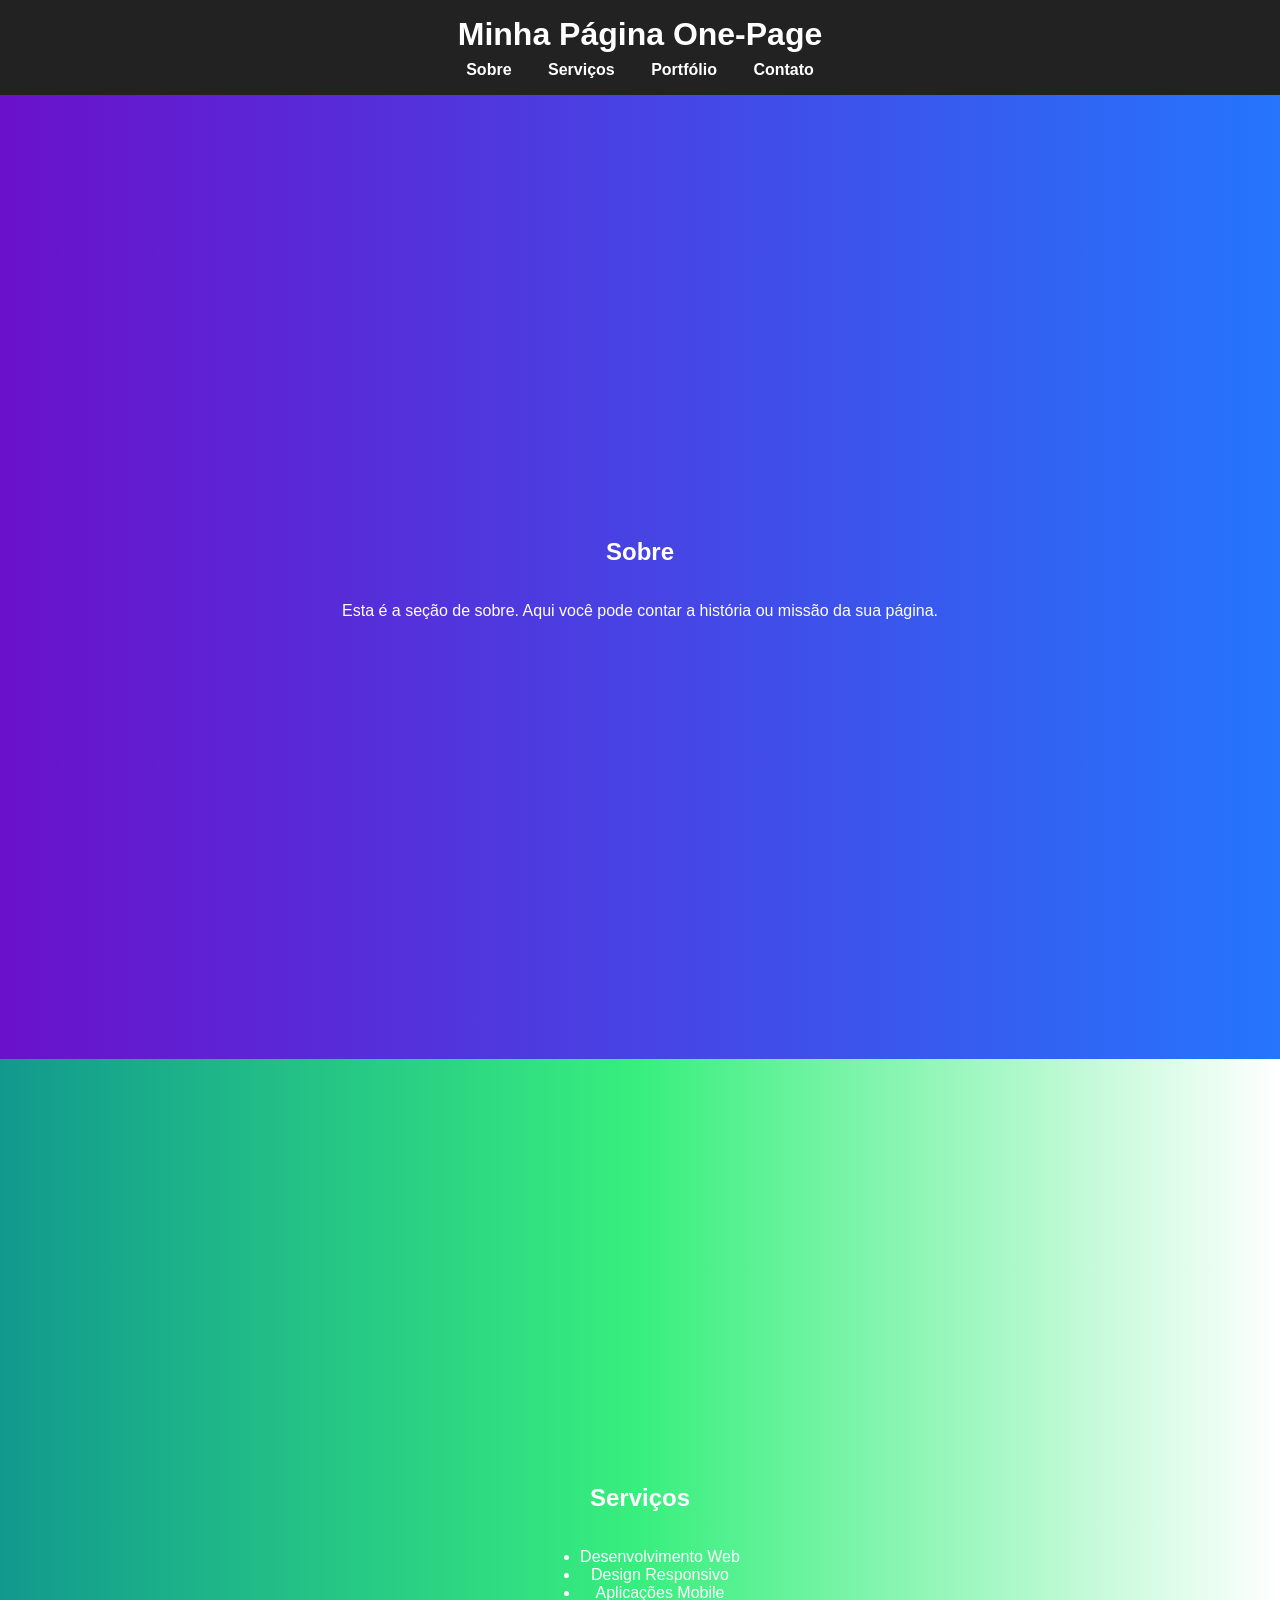
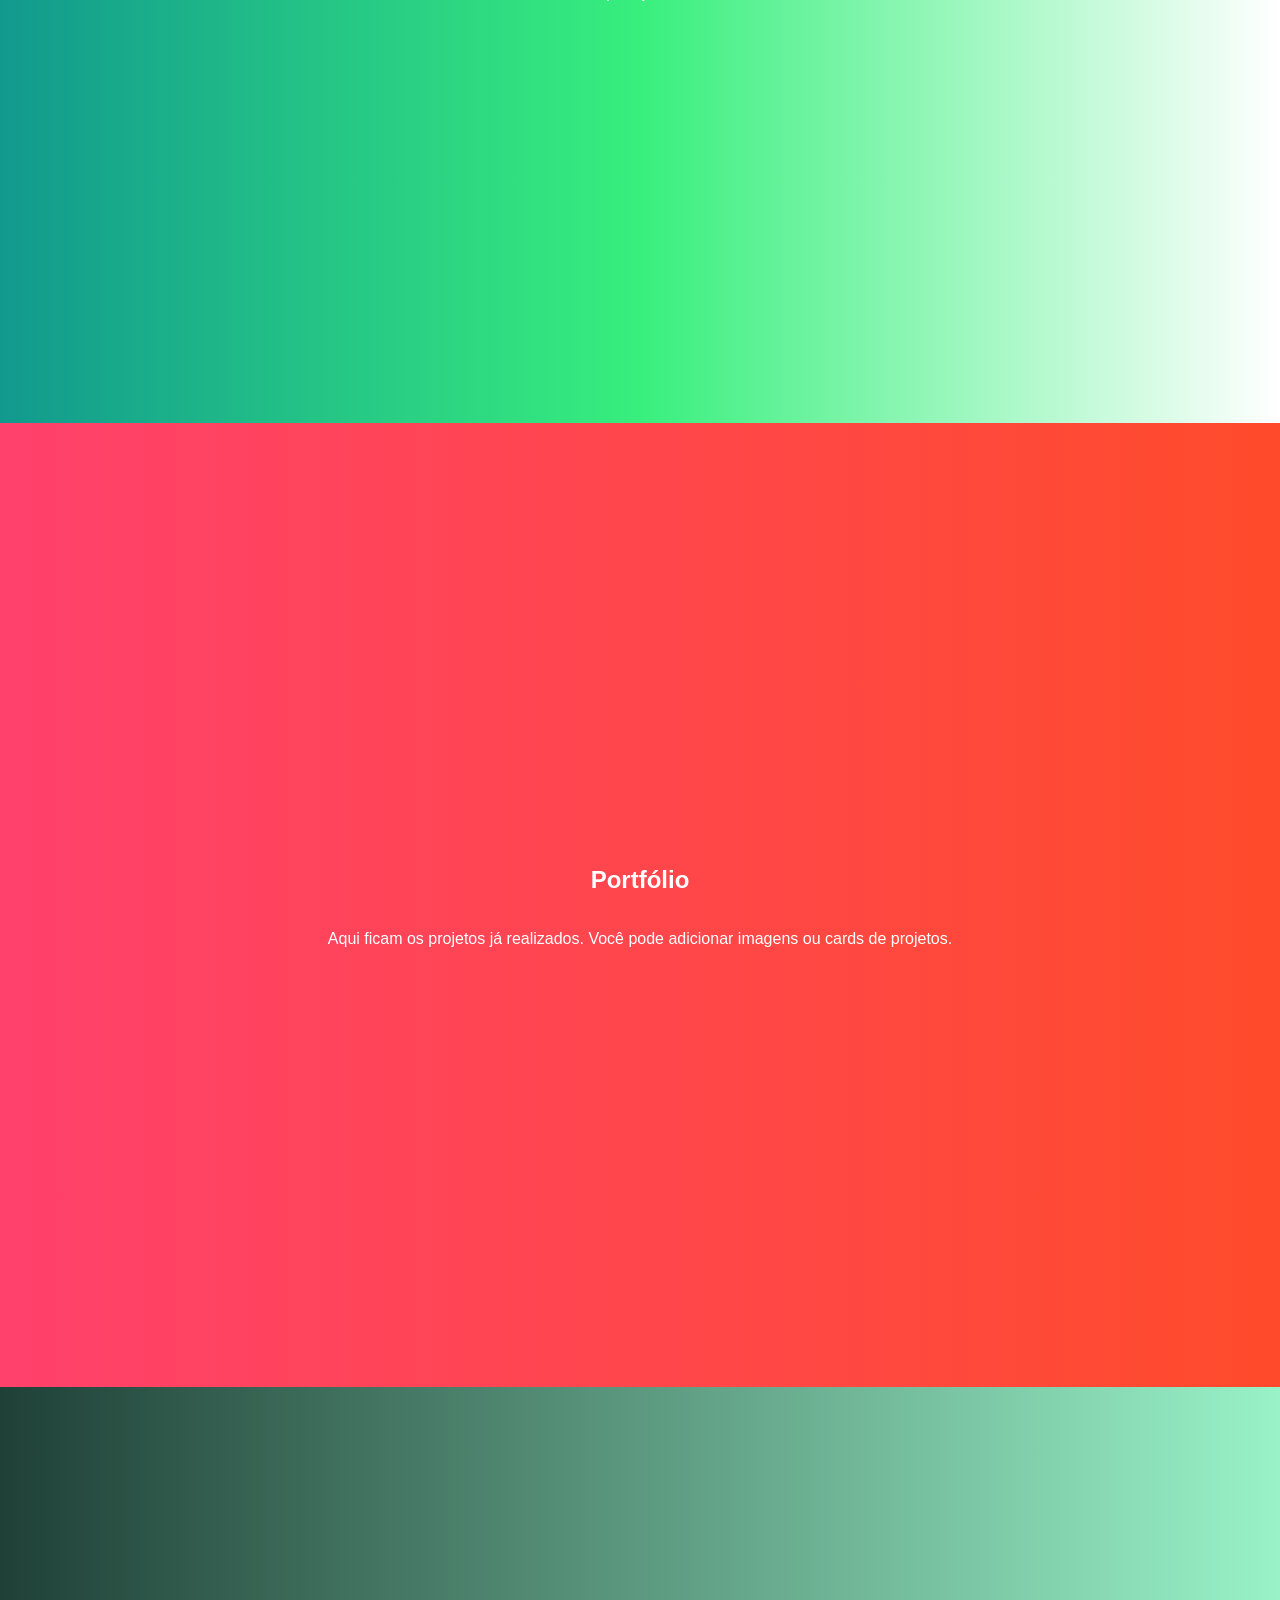
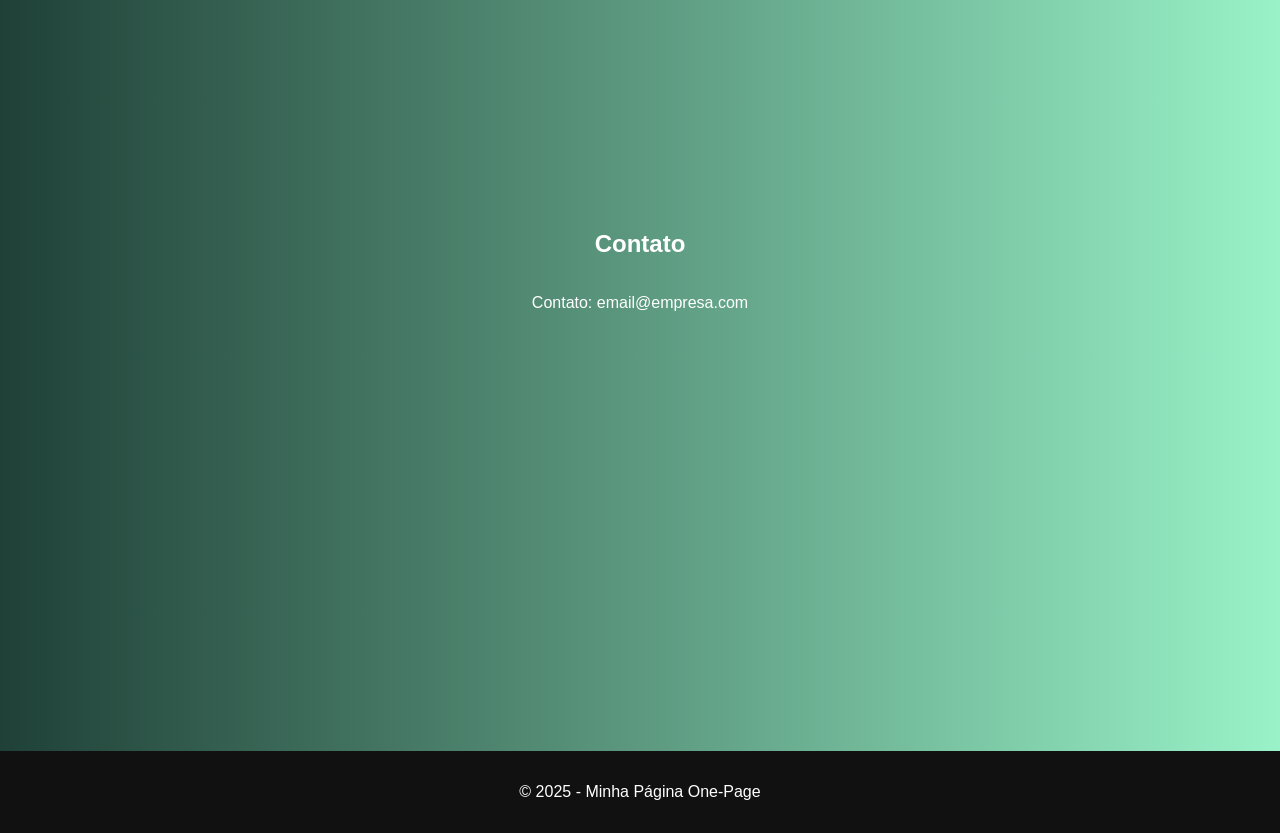
==== commit 0a78c1a4: "Exemplo página SPA com menu que leva a sessões e gradiente do background" ====
--- a/index.html
+++ b/index.html
@@ -1,179 +1,50 @@
 <!DOCTYPE html>
 <html lang="pt-BR">
 <head>
-<meta charset="UTF-8">
-<title>Tabela Periódica Completa - HTML Tables</title>
-<link rel="stylesheet" href="style.css">
+  <meta charset="UTF-8">
+  <meta name="viewport" content="width=device-width, initial-scale=1.0">
+  <title>Página com Sections</title>
+  <link rel="stylesheet" href="style.css">
 </head>
 <body>
 
-<table>
-    <!-- PERÍODO 1 -->
-    <tr>
-        <td class="e am"><sup>1</sup><b>H</b><span>Hidrogênio</span><sub>1.008</sub></td>
-        <td colspan="16" class="vazio"></td>
-        <td class="e gn"><sup>2</sup><b>He</b><span>Hélio</span><sub>4.002</sub></td>
-    </tr>
+  <header>
+    <h1>Minha Página One-Page</h1>
+    <nav>
+      <a href="#sobre">Sobre</a>
+      <a href="#servicos">Serviços</a>
+      <a href="#portfolio">Portfólio</a>
+      <a href="#contato">Contato</a>
+    </nav>
+  </header>
 
-    <!-- PERÍODO 2 -->
-    <tr>
-        <td class="e ma"><sup>3</sup><b>Li</b><span>Lítio</span><sub>6.94</sub></td>
-        <td class="e mt"><sup>4</sup><b>Be</b><span>Berílio</span><sub>9.012</sub></td>
-        <td colspan="10" class="vazio"></td>
-        <td class="e sm"><sup>5</sup><b>B</b><span>Boro</span><sub>10.81</sub></td>
-        <td class="e am"><sup>6</sup><b>C</b><span>Carbono</span><sub>12.011</sub></td>
-        <td class="e am"><sup>7</sup><b>N</b><span>Nitrogênio</span><sub>14.007</sub></td>
-        <td class="e am"><sup>8</sup><b>O</b><span>Oxigênio</span><sub>15.999</sub></td>
-        <td class="e ha"><sup>9</sup><b>F</b><span>Flúor</span><sub>18.998</sub></td>
-        <td class="e gn"><sup>10</sup><b>Ne</b><span>Neônio</span><sub>20.180</sub></td>
-    </tr>
+  <section id="sobre" class="secao sobre">
+    <h2>Sobre</h2>
+    <p>Esta é a seção de sobre. Aqui você pode contar a história ou missão da sua página.</p>
+  </section>
 
-    <!-- PERÍODO 3 -->
-    <tr>
-        <td class="e ma"><sup>11</sup><b>Na</b><span>Sódio</span><sub>22.990</sub></td>
-        <td class="e mt"><sup>12</sup><b>Mg</b><span>Magnésio</span><sub>24.305</sub></td>
-        <td colspan="10" class="vazio"></td>
-        <td class="e pt"><sup>13</sup><b>Al</b><span>Alumínio</span><sub>26.982</sub></td>
-        <td class="e sm"><sup>14</sup><b>Si</b><span>Silício</span><sub>28.085</sub></td>
-        <td class="e am"><sup>15</sup><b>P</b><span>Fósforo</span><sub>30.974</sub></td>
-        <td class="e am"><sup>16</sup><b>S</b><span>Enxofre</span><sub>32.06</sub></td>
-        <td class="e ha"><sup>17</sup><b>Cl</b><span>Cloro</span><sub>35.45</sub></td>
-        <td class="e gn"><sup>18</sup><b>Ar</b><span>Argônio</span><sub>39.95</sub></td>
-    </tr>
+  <section id="servicos" class="secao servicos">
+    <h2>Serviços</h2>
+    <ul>
+      <li>Desenvolvimento Web</li>
+      <li>Design Responsivo</li>
+      <li>Aplicações Mobile</li>
+    </ul>
+  </section>
 
-    <!-- PERÍODO 4 -->
-    <tr>
-        <td class="e ma"><sup>19</sup><b>K</b><span>Potássio</span><sub>39.098</sub></td>
-        <td class="e mt"><sup>20</sup><b>Ca</b><span>Cálcio</span><sub>40.078</sub></td>
-        <td class="e tr"><sup>21</sup><b>Sc</b><span>Escândio</span><sub>44.956</sub></td>
-        <td class="e tr"><sup>22</sup><b>Ti</b><span>Titânio</span><sub>47.867</sub></td>
-        <td class="e tr"><sup>23</sup><b>V</b><span>Vanádio</span><sub>50.942</sub></td>
-        <td class="e tr"><sup>24</sup><b>Cr</b><span>Cromo</span><sub>51.996</sub></td>
-        <td class="e tr"><sup>25</sup><b>Mn</b><span>Manganês</span><sub>54.938</sub></td>
-        <td class="e tr"><sup>26</sup><b>Fe</b><span>Ferro</span><sub>55.845</sub></td>
-        <td class="e tr"><sup>27</sup><b>Co</b><span>Cobalto</span><sub>58.933</sub></td>
-        <td class="e tr"><sup>28</sup><b>Ni</b><span>Níquel</span><sub>58.693</sub></td>
-        <td class="e tr"><sup>29</sup><b>Cu</b><span>Cobre</span><sub>63.546</sub></td>
-        <td class="e tr"><sup>30</sup><b>Zn</b><span>Zinco</span><sub>65.38</sub></td>
-        <td class="e pt"><sup>31</sup><b>Ga</b><span>Gálio</span><sub>69.723</sub></td>
-        <td class="e sm"><sup>32</sup><b>Ge</b><span>Germânio</span><sub>72.630</sub></td>
-        <td class="e sm"><sup>33</sup><b>As</b><span>Arsênio</span><sub>74.922</sub></td>
-        <td class="e am"><sup>34</sup><b>Se</b><span>Selênio</span><sub>78.971</sub></td>
-        <td class="e ha"><sup>35</sup><b>Br</b><span>Bromo</span><sub>79.904</sub></td>
-        <td class="e gn"><sup>36</sup><b>Kr</b><span>Criptônio</span><sub>83.798</sub></td>
-    </tr>
+  <section id="portfolio" class="secao portfolio">
+    <h2>Portfólio</h2>
+    <p>Aqui ficam os projetos já realizados. Você pode adicionar imagens ou cards de projetos.</p>
+  </section>
 
-    <!-- PERÍODO 5 -->
-    <tr>
-        <td class="e ma"><sup>37</sup><b>Rb</b><span>Rubídio</span><sub>85.468</sub></td>
-        <td class="e mt"><sup>38</sup><b>Sr</b><span>Estrôncio</span><sub>87.62</sub></td>
-        <td class="e tr"><sup>39</sup><b>Y</b><span>Ítrio</span><sub>88.906</sub></td>
-        <td class="e tr"><sup>40</sup><b>Zr</b><span>Zircônio</span><sub>91.224</sub></td>
-        <td class="e tr"><sup>41</sup><b>Nb</b><span>Nióbio</span><sub>92.906</sub></td>
-        <td class="e tr"><sup>42</sup><b>Mo</b><span>Molibdênio</span><sub>95.95</sub></td>
-        <td class="e tr"><sup>43</sup><b>Tc</b><span>Tecnécio</span><sub>[98]</sub></td>
-        <td class="e tr"><sup>44</sup><b>Ru</b><span>Rutênio</span><sub>101.07</sub></td>
-        <td class="e tr"><sup>45</sup><b>Rh</b><span>Ródio</span><sub>102.91</sub></td>
-        <td class="e tr"><sup>46</sup><b>Pd</b><span>Paládio</span><sub>106.42</sub></td>
-        <td class="e tr"><sup>47</sup><b>Ag</b><span>Prata</span><sub>107.87</sub></td>
-        <td class="e tr"><sup>48</sup><b>Cd</b><span>Cádmio</span><sub>112.41</sub></td>
-        <td class="e pt"><sup>49</sup><b>In</b><span>Índio</span><sub>114.82</sub></td>
-        <td class="e pt"><sup>50</sup><b>Sn</b><span>Estanho</span><sub>118.71</sub></td>
-        <td class="e sm"><sup>51</sup><b>Sb</b><span>Antimônio</span><sub>121.76</sub></td>
-        <td class="e sm"><sup>52</sup><b>Te</b><span>Telúrio</span><sub>127.60</sub></td>
-        <td class="e ha"><sup>53</sup><b>I</b><span>Iodo</span><sub>126.90</sub></td>
-        <td class="e gn"><sup>54</sup><b>Xe</b><span>Xenônio</span><sub>131.29</sub></td>
-    </tr>
+  <section id="contato" class="secao contato">
+    <h2>Contato</h2>
+    <p>Contato: email@empresa.com</p>
+  </section>
 
-    <!-- PERÍODO 6 -->
-    <tr>
-        <td class="e ma"><sup>55</sup><b>Cs</b><span>Césio</span><sub>132.91</sub></td>
-        <td class="e mt"><sup>56</sup><b>Ba</b><span>Bário</span><sub>137.33</sub></td>
-        <td class="marcador">*</td>
-        <td class="e tr"><sup>72</sup><b>Hf</b><span>Háfnio</span><sub>178.49</sub></td>
-        <td class="e tr"><sup>73</sup><b>Ta</b><span>Tântalo</span><sub>180.95</sub></td>
-        <td class="e tr"><sup>74</sup><b>W</b><span>Tungstênio</span><sub>183.84</sub></td>
-        <td class="e tr"><sup>75</sup><b>Re</b><span>Rênio</span><sub>186.21</sub></td>
-        <td class="e tr"><sup>76</sup><b>Os</b><span>Ósmio</span><sub>190.23</sub></td>
-        <td class="e tr"><sup>77</sup><b>Ir</b><span>Irídio</span><sub>192.22</sub></td>
-        <td class="e tr"><sup>78</sup><b>Pt</b><span>Platina</span><sub>195.08</sub></td>
-        <td class="e tr"><sup>79</sup><b>Au</b><span>Ouro</span><sub>196.97</sub></td>
-        <td class="e tr"><sup>80</sup><b>Hg</b><span>Mercúrio</span><sub>200.59</sub></td>
-        <td class="e pt"><sup>81</sup><b>Tl</b><span>Tálio</span><sub>204.38</sub></td>
-        <td class="e pt"><sup>82</sup><b>Pb</b><span>Chumbo</span><sub>207.2</sub></td>
-        <td class="e pt"><sup>83</sup><b>Bi</b><span>Bismuto</span><sub>208.98</sub></td>
-        <td class="e pt"><sup>84</sup><b>Po</b><span>Polônio</span><sub>[209]</sub></td>
-        <td class="e ha"><sup>85</sup><b>At</b><span>Ástato</span><sub>[210]</sub></td>
-        <td class="e gn"><sup>86</sup><b>Rn</b><span>Radônio</span><sub>[222]</sub></td>
-    </tr>
-
-    <!-- PERÍODO 7 -->
-    <tr>
-        <td class="e ma"><sup>87</sup><b>Fr</b><span>Frâncio</span><sub>[223]</sub></td>
-        <td class="e mt"><sup>88</sup><b>Ra</b><span>Rádio</span><sub>[226]</sub></td>
-        <td class="marcador">**</td>
-        <td class="e tr"><sup>104</sup><b>Rf</b><span>Rutherfórdio</span><sub>[267]</sub></td>
-        <td class="e tr"><sup>105</sup><b>Db</b><span>Dúbnio</span><sub>[268]</sub></td>
-        <td class="e tr"><sup>106</sup><b>Sg</b><span>Seabórgio</span><sub>[269]</sub></td>
-        <td class="e tr"><sup>107</sup><b>Bh</b><span>Bóhrio</span><sub>[270]</sub></td>
-        <td class="e tr"><sup>108</sup><b>Hs</b><span>Hássio</span><sub>[277]</sub></td>
-        <td class="e tr"><sup>109</sup><b>Mt</b><span>Meitnério</span><sub>[278]</sub></td>
-        <td class="e tr"><sup>110</sup><b>Ds</b><span>Darmstádio</span><sub>[281]</sub></td>
-        <td class="e tr"><sup>111</sup><b>Rg</b><span>Roentgênio</span><sub>[282]</sub></td>
-        <td class="e tr"><sup>112</sup><b>Cn</b><span>Copernício</span><sub>[285]</sub></td>
-        <td class="e pt"><sup>113</sup><b>Nh</b><span>Nihônio</span><sub>[286]</sub></td>
-        <td class="e pt"><sup>114</sup><b>Fl</b><span>Fleróvio</span><sub>[289]</sub></td>
-        <td class="e pt"><sup>115</sup><b>Mc</b><span>Moscóvio</span><sub>[290]</sub></td>
-        <td class="e pt"><sup>116</sup><b>Lv</b><span>Livermório</span><sub>[293]</sub></td>
-        <td class="e ha"><sup>117</sup><b>Ts</b><span>Tenessino</span><sub>[294]</sub></td>
-        <td class="e gn"><sup>118</sup><b>Og</b><span>Oganessônio</span><sub>[294]</sub></td>
-    </tr>
-
-    <!-- ESPAÇO ENTRE O CORPO PRINCIPAL E AS SÉRIES -->
-    <tr><td colspan="18" style="height: 20px;"></td></tr>
-
-    <!-- SÉRIE DOS LANTANÍDEOS -->
-    <tr>
-        <td colspan="2" class="vazio"></td>
-        <td class="e la"><sup>57</sup><b>La</b><span>Lantânio</span><sub>138.91</sub></td>
-        <td class="e la"><sup>58</sup><b>Ce</b><span>Cério</span><sub>140.12</sub></td>
-        <td class="e la"><sup>59</sup><b>Pr</b><span>Praseodímio</span><sub>140.91</sub></td>
-        <td class="e la"><sup>60</sup><b>Nd</b><span>Neodímio</span><sub>144.24</sub></td>
-        <td class="e la"><sup>61</sup><b>Pm</b><span>Promécio</span><sub>[145]</sub></td>
-        <td class="e la"><sup>62</sup><b>Sm</b><span>Samário</span><sub>150.36</sub></td>
-        <td class="e la"><sup>63</sup><b>Eu</b><span>Európio</span><sub>151.96</sub></td>
-        <td class="e la"><sup>64</sup><b>Gd</b><span>Gadolínio</span><sub>157.25</sub></td>
-        <td class="e la"><sup>65</sup><b>Tb</b><span>Térbio</span><sub>158.93</sub></td>
-        <td class="e la"><sup>66</sup><b>Dy</b><span>Disprósio</span><sub>162.50</sub></td>
-        <td class="e la"><sup>67</sup><b>Ho</b><span>Hólmio</span><sub>164.93</sub></td>
-        <td class="e la"><sup>68</sup><b>Er</b><span>Érbio</span><sub>167.26</sub></td>
-        <td class="e la"><sup>69</sup><b>Tm</b><span>Túlio</span><sub>168.93</sub></td>
-        <td class="e la"><sup>70</sup><b>Yb</b><span>Itérbio</span><sub>173.05</sub></td>
-        <td class="e la"><sup>71</sup><b>Lu</b><span>Lutécio</span><sub>174.97</sub></td>
-        <td class="vazio"></td>
-    </tr>
-
-    <!-- SÉRIE DOS ACTINÍDEOS -->
-    <tr>
-        <td colspan="2" class="vazio"></td>
-        <td class="e ac"><sup>89</sup><b>Ac</b><span>Actínio</span><sub>[227]</sub></td>
-        <td class="e ac"><sup>90</sup><b>Th</b><span>Tório</span><sub>232.04</sub></td>
-        <td class="e ac"><sup>91</sup><b>Pa</b><span>Protactínio</span><sub>231.04</sub></td>
-        <td class="e ac"><sup>92</sup><b>U</b><span>Urânio</span><sub>238.03</sub></td>
-        <td class="e ac"><sup>93</sup><b>Np</b><span>Netúnio</span><sub>[237]</sub></td>
-        <td class="e ac"><sup>94</sup><b>Pu</b><span>Plutônio</span><sub>[244]</sub></td>
-        <td class="e ac"><sup>95</sup><b>Am</b><span>Amerício</span><sub>[243]</sub></td>
-        <td class="e ac"><sup>96</sup><b>Cm</b><span>Cúrio</span><sub>[247]</sub></td>
-        <td class="e ac"><sup>97</sup><b>Bk</b><span>Bercélio</span><sub>[247]</sub></td>
-        <td class="e ac"><sup>98</sup><b>Cf</b><span>Califórnio</span><sub>[251]</sub></td>
-        <td class="e ac"><sup>99</sup><b>Es</b><span>Einstênio</span><sub>[252]</sub></td>
-        <td class="e ac"><sup>100</sup><b>Fm</b><span>Férmio</span><sub>[257]</sub></td>
-        <td class="e ac"><sup>101</sup><b>Md</b><span>Mendelévio</span><sub>[258]</sub></td>
-        <td class="e ac"><sup>102</sup><b>No</b><span>Nobélio</span><sub>[259]</sub></td>
-        <td class="e ac"><sup>103</sup><b>Lr</b><span>Laurêncio</span><sub>[266]</sub></td>
-        <td class="vazio"></td>
-    </tr>
-</table>
+  <footer>
+    <p>&copy; 2025 - Minha Página One-Page</p>
+  </footer>
 
 </body>
 </html>
--- a/style.css
+++ b/style.css
@@ -1,57 +1,91 @@
-    body {
-        background-color: #1a1a1a;
-        color: #111;
-        font-family: 'Segoe UI', Tahoma, sans-serif;
-        padding: 20px;
-        display: flex;
-        justify-content: center;
-    }
+/* Estilos globais */
+body {
+  margin: 0;
+  font-family: Arial, sans-serif;
+  color: #fff;
+}
 
-    table {
-        border-collapse: separate;
-        border-spacing: 4px;
-        table-layout: fixed;
-    }
+header {
+  background: #222;
+  padding: 1rem;
+  text-align: center;
+  position: sticky;
+  top: 0;
+}
 
-    /* Estilo base de cada célula/elemento */
-    .e {
-        width: 65px;
-        height: 75px;
-        padding: 4px;
-        border-radius: 4px;
-        box-sizing: border-box;
-        display: flex;
-        flex-direction: column;
-        justify-content: space-between;
-        box-shadow: 1px 1px 3px rgba(0,0,0,0.3);
-        cursor: pointer;
-        transition: transform 0.1s;
-    }
+header h1 {
+  margin: 0;
+}
 
-    .e:hover {
-        transform: scale(1.1);
-        z-index: 10;
-        position: relative;
-    }
+nav {
+  margin-top: 0.5rem;
+}
 
-    /* Tipografia interna usando sup e sub */
-    .e sup { text-align: left; font-size: 0.7rem; font-weight: bold; }
-    .e b { text-align: center; font-size: 1.4rem; line-height: 1; margin-top: -4px; }
-    .e span { text-align: center; font-size: 0.5rem; text-transform: uppercase; letter-spacing: -0.5px; }
-    .e sub { text-align: center; font-size: 0.6rem; }
+nav a {
+  color: #fff;
+  text-decoration: none;
+  margin: 0 1rem;
+  font-weight: bold;
+}
 
-    /* Células invisíveis e marcadores */
-    .vazio { border: none; background: transparent; }
-    .marcador { color: #fff; text-align: center; vertical-align: bottom; padding-bottom: 10px; font-size: 0.8rem;}
+nav a:hover {
+  text-decoration: underline;
+}
 
-    /* Cores das Famílias Químicas */
-    .am { background-color: #a0c4ff; } /* Ametal */
-    .gn { background-color: #ffd6a5; } /* Gás Nobre */
-    .ma { background-color: #fdffb6; } /* Metal Alcalino */
-    .mt { background-color: #caffbf; } /* Metal Alcalinoterroso */
-    .tr { background-color: #ffadad; } /* Metal de Transição */
-    .pt { background-color: #bdb2ff; } /* Metal Pós-Transição */
-    .sm { background-color: #e4c1f9; } /* Semimetal */
-    .ha { background-color: #9bf6ff; } /* Halogênio */
-    .la { background-color: #ffc6ff; } /* Lantanídeo */
-    .ac { background-color: #fffffc; } /* Actinídeo */+/* Estilos para as sections */
+.secao {
+  min-height: 100vh;
+  display: flex;
+  flex-direction: column;
+  align-items: center;
+  justify-content: center;
+  text-align: center;
+  padding: 2rem;
+}
+
+/* Backgrounds diferentes */
+.sobre {
+  background: linear-gradient(to right, #6a11cb, #2575fc);
+}
+
+.servicos {
+  background: linear-gradient(to right, #11998e, #38ef7d, #ffff);
+}
+
+.portfolio {
+  background: linear-gradient(to right, #ff416c, #ff4b2b);
+}
+
+.contato {
+  background: linear-gradient(to right, #1f4037, #99f2c8);
+}
+
+form {
+  display: flex;
+  flex-direction: column;
+  gap: 0.5rem;
+  max-width: 400px;
+  width: 100%;
+}
+
+input, textarea, button {
+  padding: 0.8rem;
+  border: none;
+  border-radius: 5px;
+}
+
+button {
+  background: #000;
+  color: #fff;
+  cursor: pointer;
+}
+
+button:hover {
+  background: #333;
+}
+
+footer {
+  background: #111;
+  text-align: center;
+  padding: 1rem;
+}
